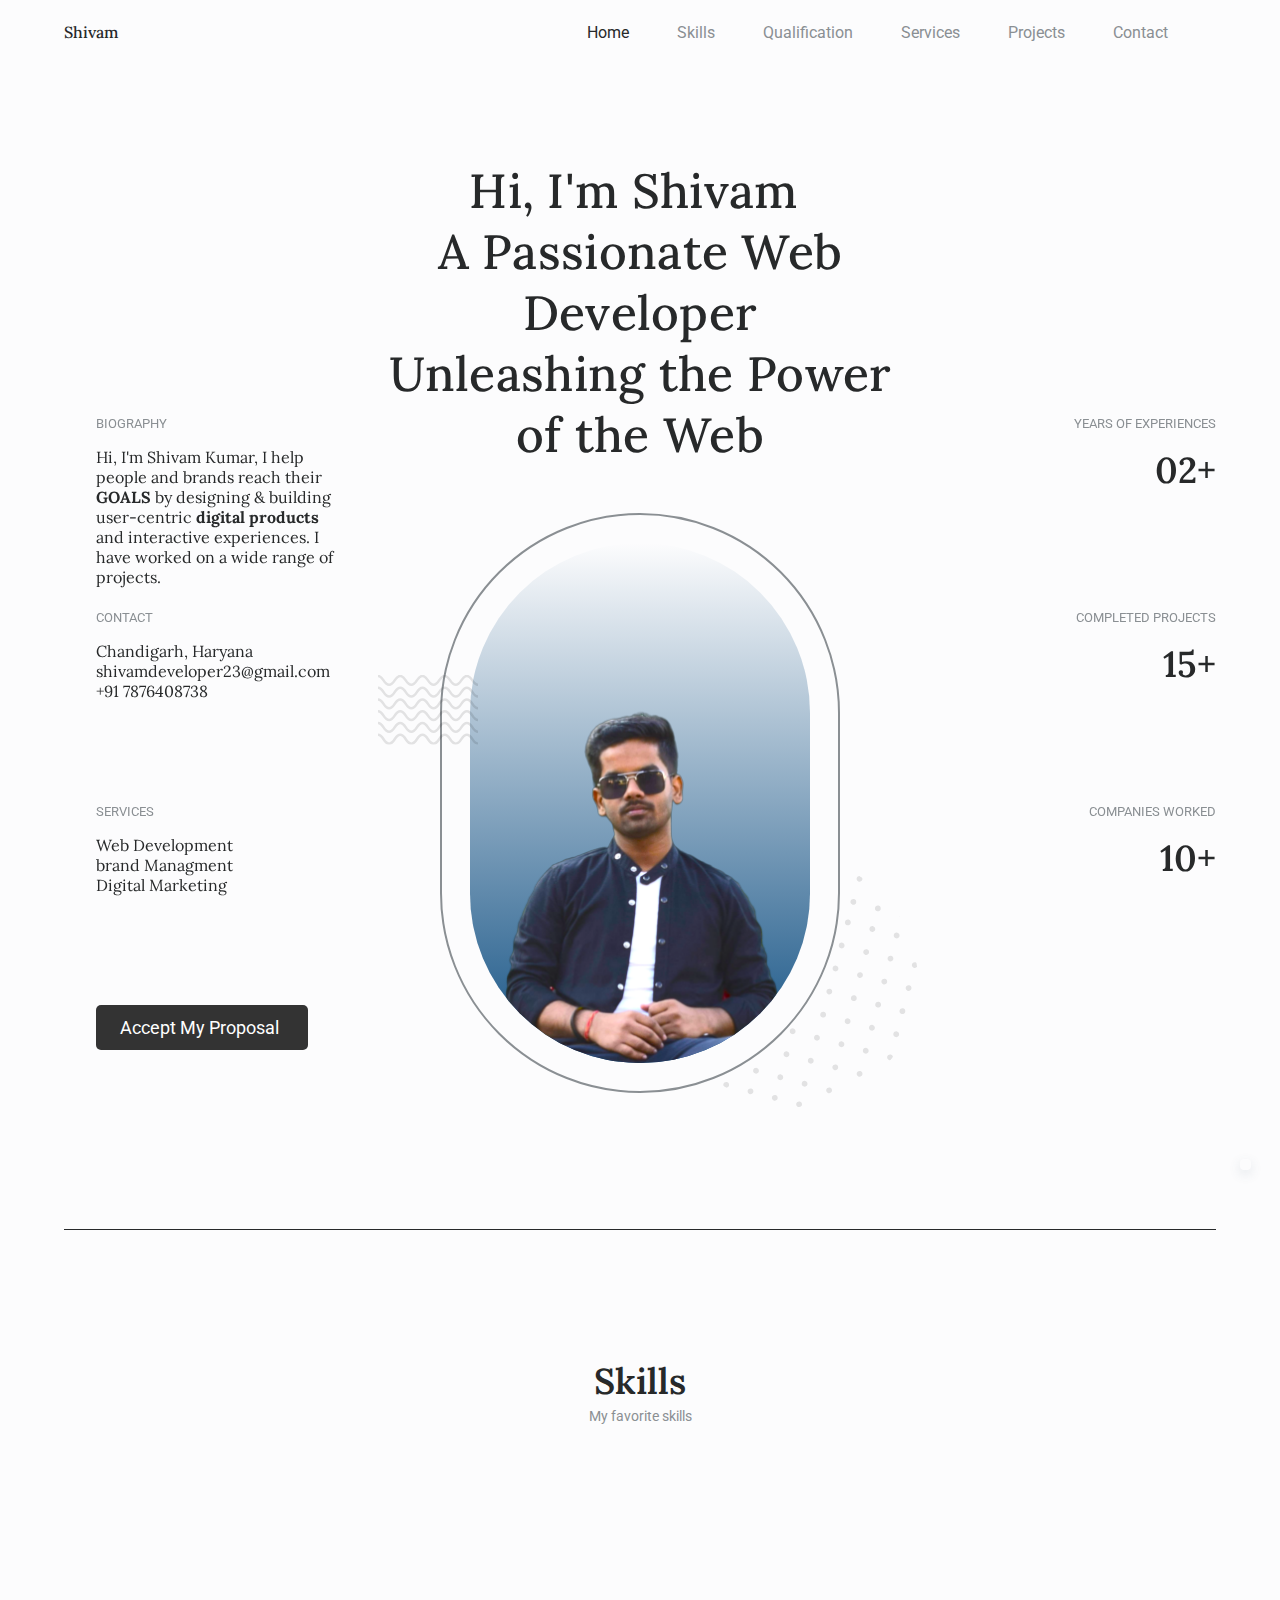
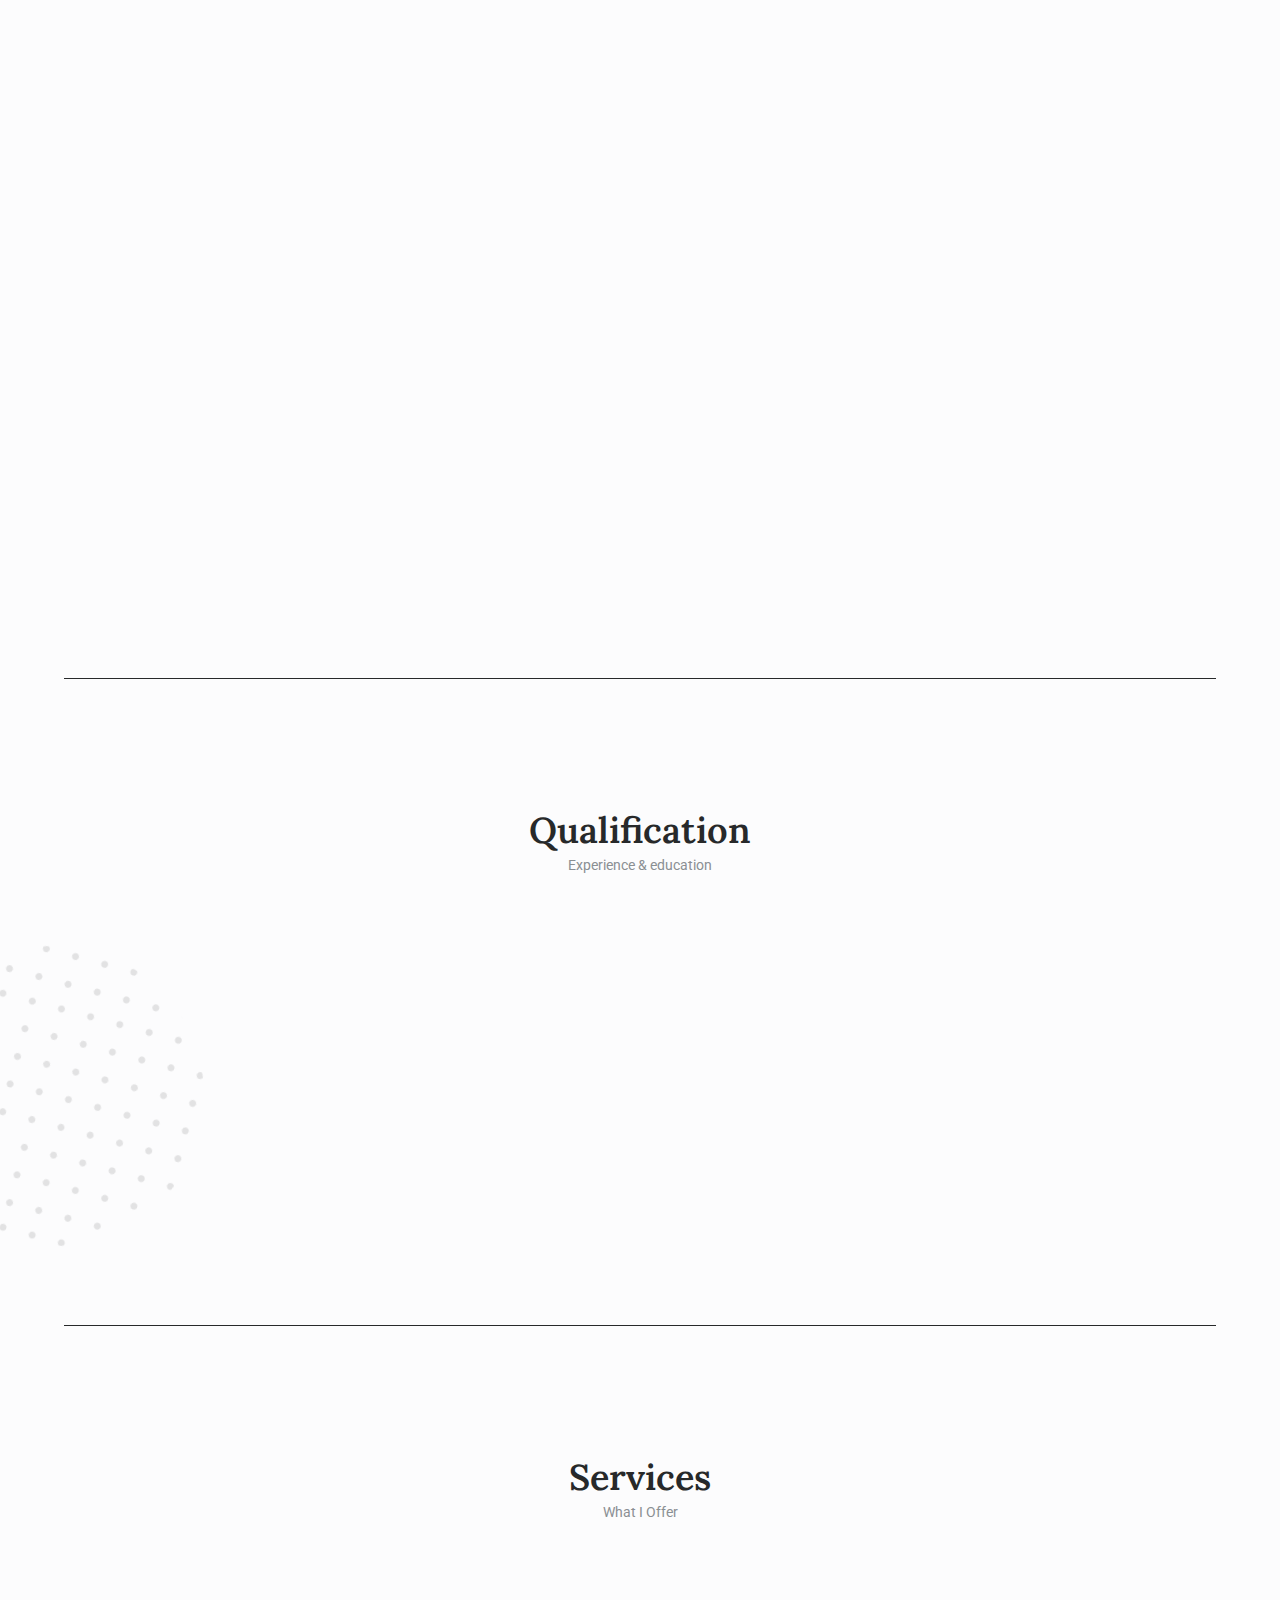
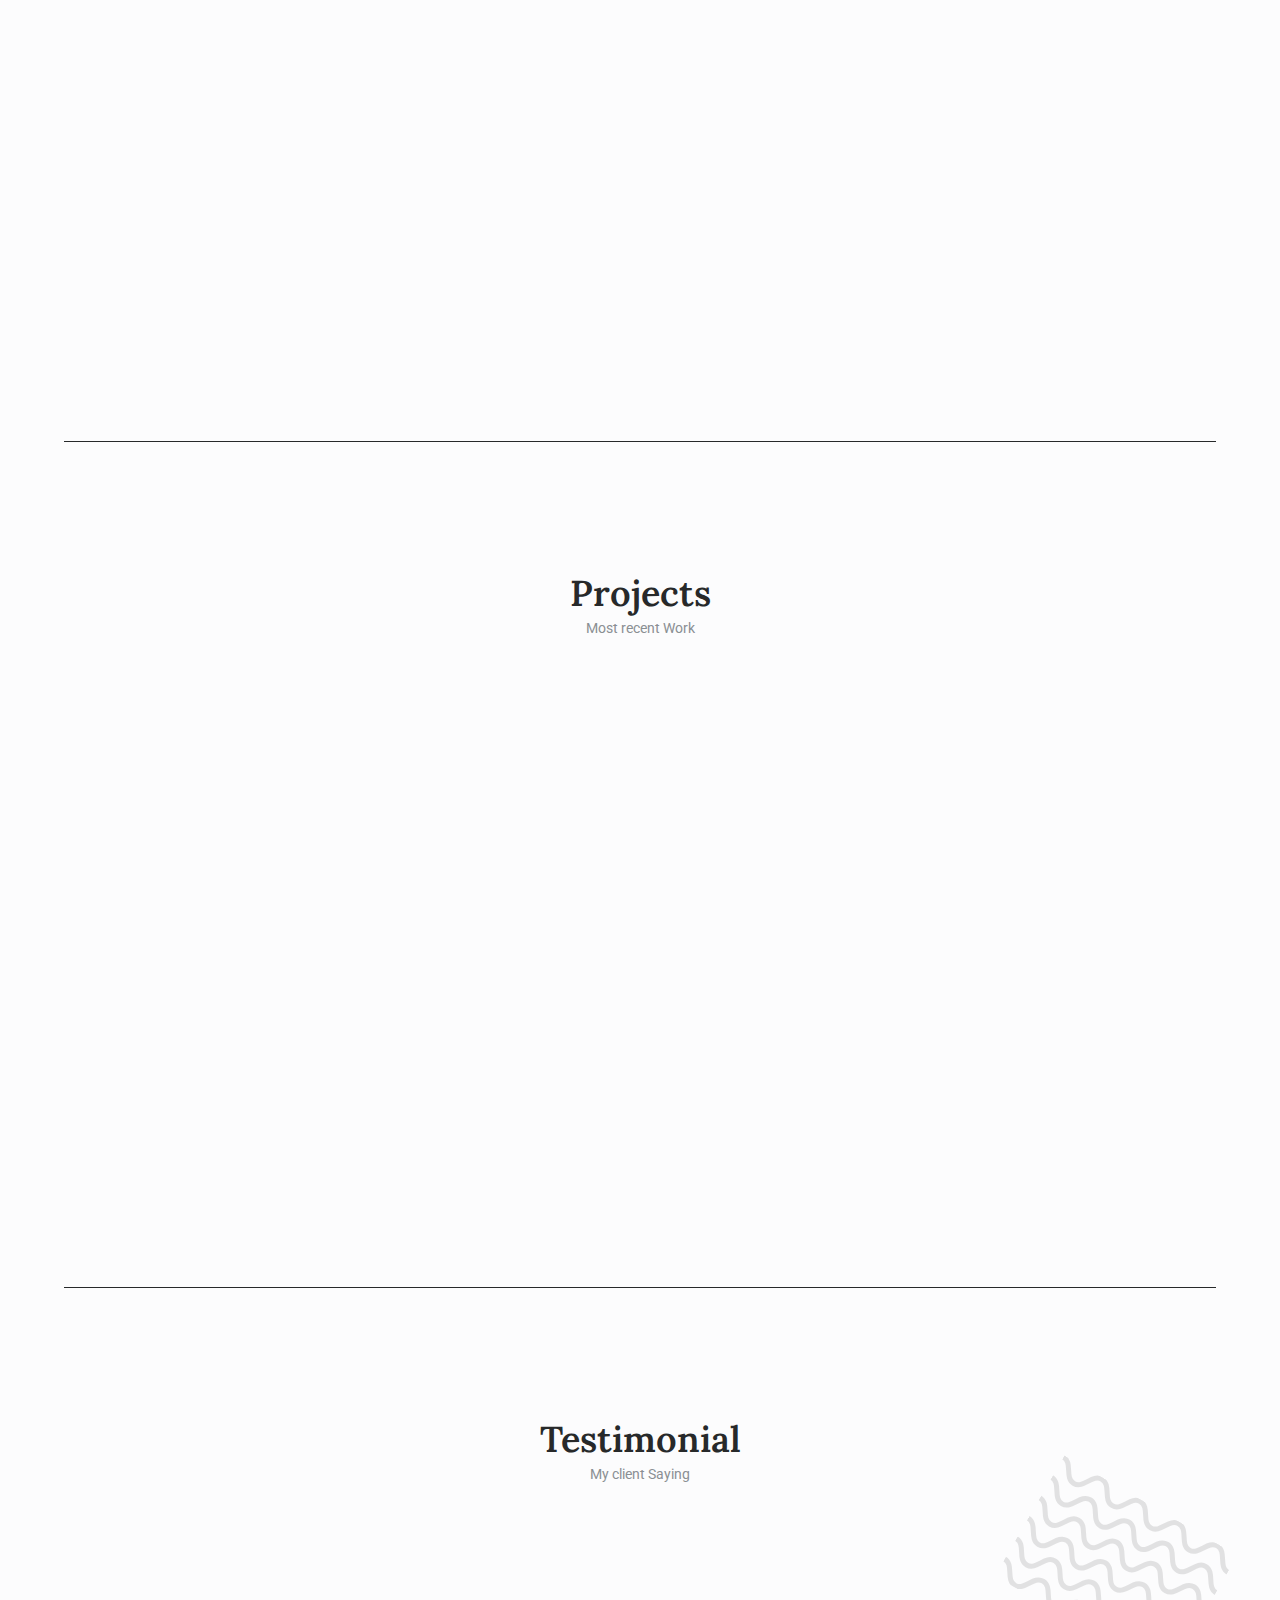
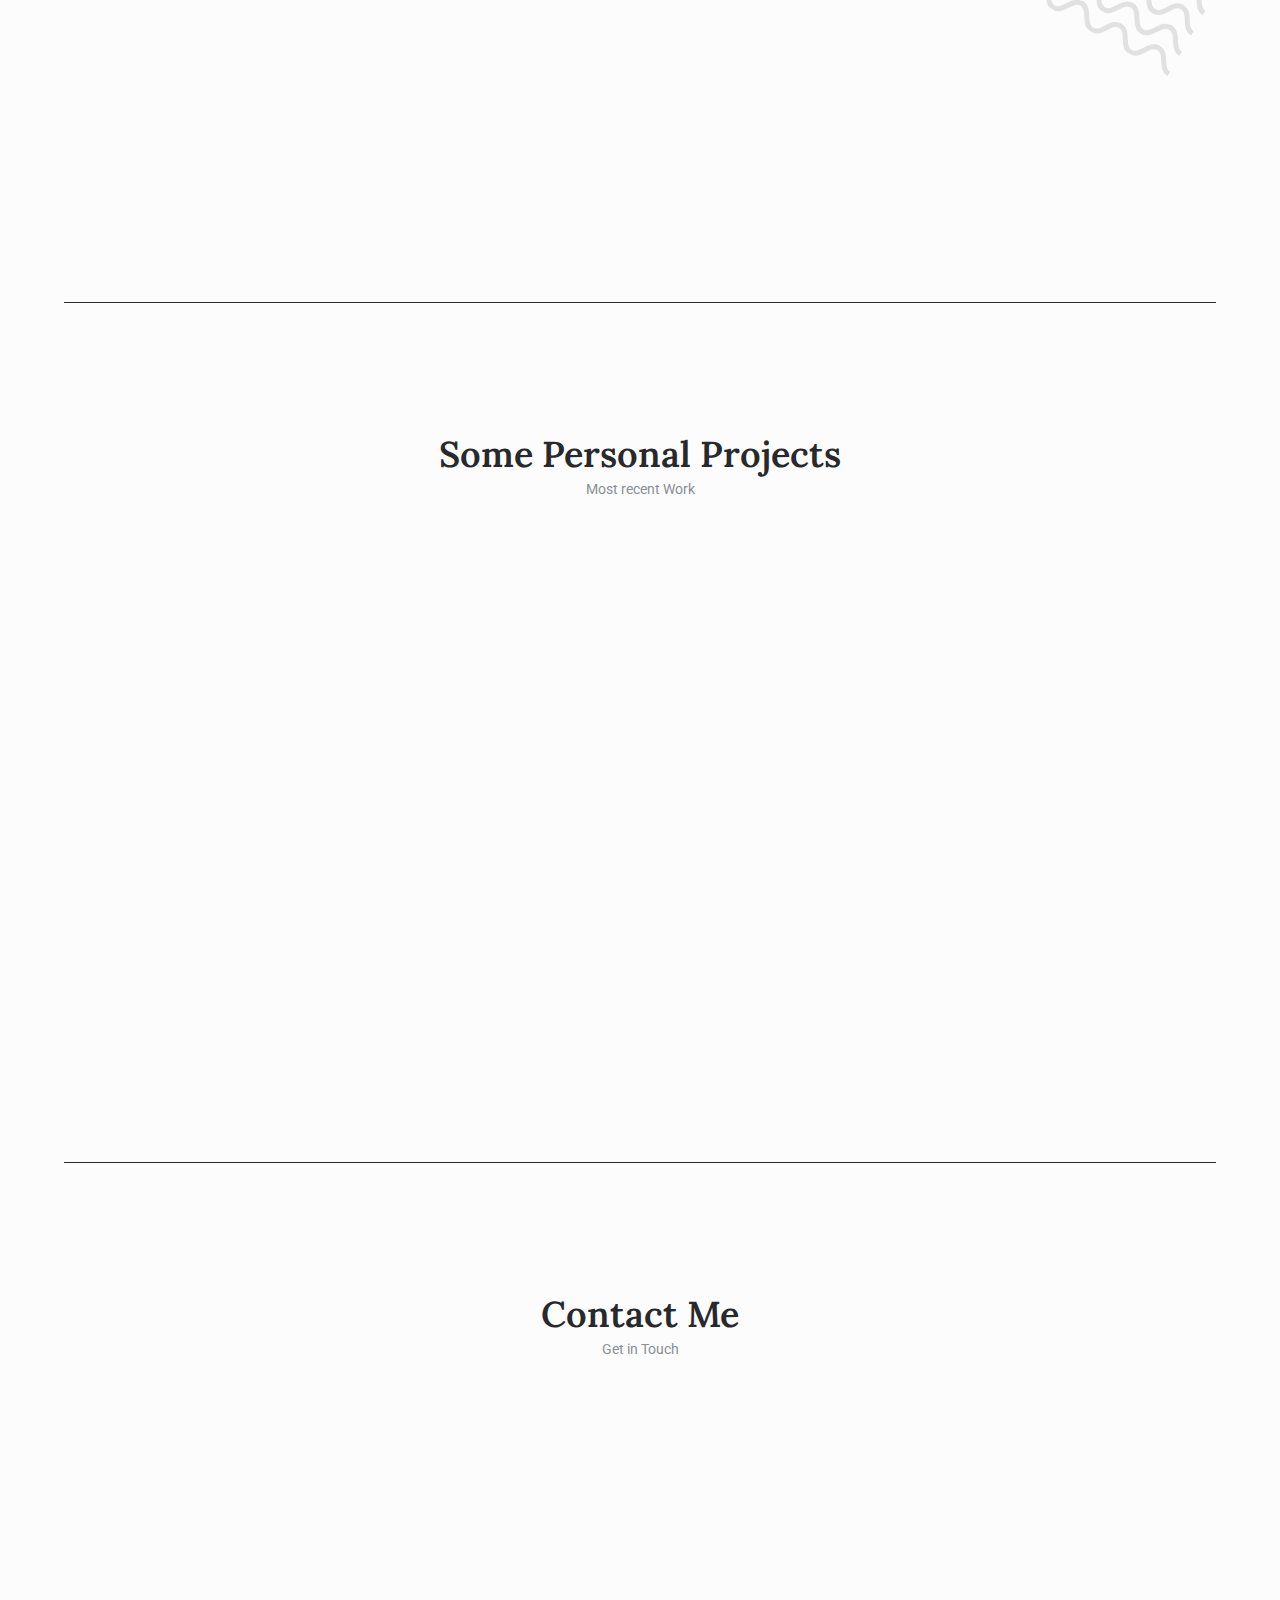
==== index.html @ 69b872f5 "updating code" ====
<!DOCTYPE html>
<html lang="en">

<head>
    <meta name="description"
        content="Shivam Kumar is a passionate web developer, unleashing the power of the web. Explore his skills and projects. Hire him for your next web development project.">
    <meta name="keywords" content="shivam, shivam kumar, shivam developer, shivam kumar web developer, shivam kumar chandigarh, shivam kumar
            india, shivam kumar himachal pradesh, web developer, front-end developer, back-end developer, full-stack developer, web
            development, HTML, CSS, JavaScript, React, Node.js, portfolio, website design, responsive design, shivam kumar coder,
            shivam kumar programmer, shivam kumar software engineer, shivam kumar developer, shivam kumar coding, shivam kumar tech
            enthusiast, shivam kumar problem solver, shivam kumar technology, shivam kumar innovation, shivam kumar project manager,
            shivam kumar software architect, shivam kumar web designer, shivam kumar UI/UX designer, shivam kumar digital marketer,
            shivam kumar online presence, shivam kumar SEO specialist, shivam kumar software developer, shivam kumar computer
            scientist, shivam kumar tech expert, shivam kumar software expert, shivam kumar coding enthusiast, shivam kumar GitHub
            profile, shivam kumar Git repositories,user experience, UI/UX design, software development, programming, coding, website
            optimization, performance optimization, SEO, search engine optimization, digital marketing, online presence, technology,
            coding languages, web frameworks, database management, server-side scripting, client-side scripting, application
            development, mobile development, tech enthusiast, problem-solving, creativity, innovation, project management, team
            collaboration, software engineering, computer science, tech industry, software architecture, version control, GitHub,
            Git, code quality, debugging, testing, software deployment, continuous integration, software engineering, computer
            science, tech industry, software architecture, version control, GitHub, Git, code quality, debugging, testing, software
            deployment, continuous integration, agile methodology, software lifecycle, shivam kumar portfolio, shivam kumar website,
            shivam kumar projects, shivam kumar contact, shivam kumar services, shivam kumar skills, shivam kumar qualification,
            shivam kumar experience, shivam kumar education, shivam kumar testimonial, shivam kumar contact, shivam kumar contact
            me, shivam kumar contact form, shivam kumar contact details, shivam kumar contact information, shivam kumar contact
            email, shivam kumar contact number, shivam kumar contact address, shivam kumar contact social media, shivam kumar
            contact linkedin, shivam kumar contact github, shivam kumar contact instagram, shivam kumar contact whatsapp, shivam
            kumar contact resume, shivam kumar contact proposal, shivam kumar contact project, shivam kumar contact message, shivam
            kumar contact form, shivam kumar contact button, shivam kumar contact submit, shivam kumar contact talk to me, shivam
            kumar contact write me, shivam kumar contact get in touch" />

    <meta name="author" content="Shivam Kumar">
    <meta name="robots" content="index, follow">

    <!-- Open Graph / Facebook -->
    <meta property="og:type" content="website">
    <meta property="og:url" content="https://www.example.com">
    <meta property="og:title" content="Shivam Kumar - Web Developer">
    <meta property="og:description"
        content="Shivam Kumar is a passionate web developer, unleashing the power of the web. Explore his skills and projects.">
    <meta property="og:image" content="https://www.example.com/assets/img/sk.png">

    <!-- Twitter -->
    <meta property="twitter:card" content="summary_large_image">
    <meta property="twitter:url" content="https://www.example.com">
    <meta property="twitter:title" content="Shivam Kumar - Web Developer">
    <meta property="twitter:description"
        content="Shivam Kumar is a passionate web developer, unleashing the power of the web. Explore his skills and projects.">
    <meta property="twitter:image" content="https://www.example.com/assets/img/sk.png">

    <!-- LinkedIn -->
    <meta property="linkedin:title" content="Shivam Kumar - Web Developer">
    <meta property="linkedin:description"
        content="Shivam Kumar is a passionate web developer, unleashing the power of the web. Explore his skills and projects.">
    <meta property="linkedin:image" content="https://www.example.com/assets/img/sk.png">
    <meta property="linkedin:url" content="https://www.example.com">

    <!-- Instagram -->
    <meta property="instagram:title" content="Shivam Kumar - Web Developer">
    <meta property="instagram:description"
        content="Shivam Kumar is a passionate web developer, unleashing the power of the web. Explore his skills and projects.">
    <meta property="instagram:image" content="https://www.example.com/assets/img/sk.png">

    <meta name="viewport" content="width=device-width, initial-scale=1.0">

    <!-- FAVICON -->
    <link rel="shortcut icon" href="assets/img/profile.jpeg" type="image/x-icon">

    <!-- REMIXICONS -->
    <link href="https://cdn.jsdelivr.net/npm/remixicon@2.5.0/fonts/remixicon.css" rel="stylesheet">

    <!-- SWIPER CSS -->
    <link rel="stylesheet" href="assets/css/swiper-bundle.min.css">

    <!-- CSS -->
    <link rel="stylesheet" href="assets/css/styles.css">

    <title>Shivam Kumar - Web Developer</title>
</head>


<body>
    <!--==================== HEADER ====================-->
    <header class="header" id="header">
        <nav class="nav container">
            <a href="#" class="nav__logo">
                Shivam
            </a>
            <div class="nav__menu" id="nav-menu">
                <ul class="nav__list grid">
                    <li class="nav__item">
                        <a href="#home" class="nav__link active-link">
                            <i class="ri-home-5-line"></i>Home
                        </a>
                    </li>

                    <li class="nav__item">
                        <a href="#skills" class="nav__link">
                            <i class="ri-trophy-line"></i>Skills
                        </a>
                    </li>

                    <li class="nav__item">
                        <a href="#qualification" class="nav__link">
                            <i class="ri-book-open-line"></i>Qualification
                        </a>
                    </li>

                    <li class="nav__item">
                        <a href="#services" class="nav__link">
                            <i class="ri-briefcase-line"></i>Services
                        </a>
                    </li>

                    <li class="nav__item">
                        <a href="#projects" class="nav__link">
                            <i class="ri-image-line"></i>Projects
                        </a>
                    </li>

                    <li class="nav__item">
                        <a href="#contact" class="nav__link">
                            <i class="ri-chat-3-line"></i>Contact
                        </a>
                    </li>
                </ul>
                <!--Close button-->
                <div class="nav__close" id="nav-close">
                    <i class="ri-close-line"></i>

                </div>
            </div>
            <div class="nav__buttons">
                <!--Theme change button-->
                <i class="ri-moon-line change-theme" id="theme-button"></i>

                <!--Toggle button-->
                <div class="nav__toggle" id="nav-toggle">
                    <i class="ri-menu-4-line"></i>
                </div>
            </div>
        </nav>
    </header>

    <!--==================== MAIN ====================-->
    <main class="main">
        <!--==================== HOME ====================-->
        <section class="home section" id="home">

            <div class="home__container container grid section__border">
                <div class="home__data grid">
                    <h1 class="home__title">
                        Hi, I'm Shivam <img src="https://media.tenor.com/nebZyl8oN7IAAAAi/wave-hello.gif" height="8%"
                            width="8%" alt=""><br>
                        A Passionate Web Developer<br>
                        Unleashing the Power of the Web<br>
                    </h1>
                    <div class="home__blob grid">
                        <div class="home__perfil">
                            <img src="assets/img/dp.png" alt="Shivam Kumar - Web Developer">
                        </div>
                        <img src="assets/img/shape-wawes.svg" alt="shivam_kumar_Web_developer"
                            class="home__shape-wawes">
                        <img src="assets/img/shape-circle.svg" alt="shivam_kumar_Web_developer"
                            class="home__shape-circle">
                    </div>
                    <ul class="home__social">
                        <a href="https://www.linkedin.com/in/shivamk-/" target="_blank" class="home__social-link">
                            <i class="ri-linkedin-box-line"></i>
                        </a>
                        <a href="https://github.com/shivamk23" target="_blank" class="home__social-link">
                            <i class="ri-github-fill"></i>
                        </a>
                        <a href="https://www.instagram.com/_shivang.sharma_/" target="_blank" class="home__social-link">
                            <i class="ri-instagram-fill"></i>
                        </a>
                    </ul>

                </div>
                <!--==================== HOME info 1====================-->

                <div class="home__info">
                    <div>
                        <h3 class="home__info-title">
                            BIOGRAPHY
                        </h3>
                        <p class="home__info-description">
                            Hi, I'm Shivam Kumar, I help people and brands reach their <b>GOALS</b> by designing &
                            building user-centric <b>digital products</b> and interactive experiences. I have worked on
                            a wide range of projects.

                        </p>
                    </div>

                    <div>
                        <h3 class="home__info-title">
                            CONTACT
                        </h3>
                        <p class="home__info-description">

                            Chandigarh, Haryana<br>
                            shivamdeveloper23@gmail.com<br>
                            +91 7876408738<br>

                        </p>
                    </div>

                    <div>
                        <h3 class="home__info-title">
                            SERVICES
                        </h3>
                        <p class="home__info-description">
                            Web Development<br>
                            brand Managment<br>
                            Digital Marketing<br>
                        </p>
                    </div>
                    <div class="contact__data contact__resume poposal_btn">
                        <a href="Project Proposal ( Shivam ).pdf" target="_blank"
                            class="contact__button contact__button--resume">
                            Accept My Proposal <i class="ri-download-line"></i>
                        </a>
                    </div>
                </div>
                <!--==================== HOME info 2====================-->
                <div class="home__info">
                    <div>
                        <h3 class="home__info-title">
                            YEARS OF EXPERIENCES
                        </h3>
                        <p class="home__info-number">02+</p>
                    </div>



                    <div>
                        <h3 class="home__info-title">
                            COMPLETED PROJECTS
                        </h3>
                        <p class="home__info-number">15+</p>
                    </div>



                    <div>
                        <h3 class="home__info-title">
                            COMPANIES WORKED
                        </h3>
                        <p class="home__info-number">10+</p>

                    </div>
                </div>
        </section>

        <!--==================== SKILLS ====================-->
        <section class="skills section" id="skills">
            <h2 class="section__title">Skills</h2>
            <span class="section__subtitle">My favorite skills</span>
            <div class="skills__container container grid section__border">
                <!--==================== SKILLS 1====================-->
                <div class="skills__content">
                    <h3 class="skills__title">
                        <i class="ri-braces-line"></i>Web Developement
                    </h3>
                    <div class="skills__section">
                        <h1 class="skills__section-title section__subtitle ">Front-end</h1>
                        <!-- Add a class to the h1 tag -->
                        <div class="skills__info">

                            <div class="skills__data">
                                <div class="skills__blob">
                                    <a href="https://html.com/document/"><img src="assets/img/html-1.svg"
                                            alt="skills image"></img></a>
                                </div>
                                <h3 class="skills__name">HTML</h3>
                                <span class="skills__subtitle">Intermediate</span>

                            </div>


                            <div class="skills__data">
                                <div class="skills__blob">
                                    <a href="https://developer.mozilla.org/en-US/docs/Web/CSS"><img
                                            src="assets/img/css-3.svg" alt="skills image"></img></a>
                                </div>
                                <h3 class="skills__name">CSS </h3>
                                <span class="skills__subtitle">Advanced</span>

                            </div>

                            <div class="skills__data">
                                <div class="skills__blob">
                                    <a herf="https://developer.mozilla.org/en-US/docs/Web/JavaScript"> <img
                                            src="assets/img/logo-javascript.svg" alt="skills image"></img></a>
                                </div>
                                <h3 class="skills__name">Javascript </h3>
                                <span class="skills__subtitle">Intermediate</span>

                            </div>

                            <div class="skills__data">
                                <div class="skills__blob">
                                    <a href="https://legacy.reactjs.org/docs/getting-started.html"><img
                                            src="assets/img/react-2.svg" alt="skills image"></img></a>
                                </div>
                                <h3 class="skills__name">React </h3>
                                <span class="skills__subtitle">Basic</span>

                            </div>


                            <div class="skills__data">
                                <div class="skills__blob">
                                    <a href="https://nextjs.org/docs"><img src="assets/img/next-js.svg"
                                            alt="skills image"></img></a>
                                </div>
                                <h3 class="skills__name">Next js</h3>
                                <span class="skills__subtitle">Intermediate</span>

                            </div>
                        </div>
                    </div>

                    <div class="skills__section">
                        <h1 class="skills__section-title section__subtitle">Back-end</h1>
                        <!-- Add a class to the h1 tag -->
                        <div class="skills__info">

                            <div class="skills__data">
                                <div class="skills__blob">
                                    <a
                                        href="https://developer.mozilla.org/en-US/docs/Learn/Server-side/Express_Nodejs/Introduction"><img
                                            src="assets/img/express.svg" alt="skills image"></img></a>
                                </div>
                                <h3 class="skills__name">Express js</h3>
                                <span class="skills__subtitle">Intermediate</span>

                            </div>
                            <div class="skills__data">
                                <div class="skills__blob">
                                    <a href="https://nodejs.org/en/learn/getting-started/introduction-to-nodejs"><img
                                            src="assets/img/nodejs.svg" alt="skills image"></img></a>
                                </div>
                                <h3 class="skills__name">Node js</h3>
                                <span class="skills__subtitle">Intermediate</span>

                            </div>



                        </div>
                    </div>

                </div>
                <!--==================== SKILLS 2====================-->
                <div class="skills__content">
                    <h3 class="skills__title">
                        <i class="ri-pantone-line"></i>Programming Languages
                    </h3>
                    <div class="skills__section">
                        <h1 class="skills__section-title section__subtitle ">Database And other skills</h1>
                        <!-- Add a class to the h1 tag -->
                        <div class="skills__info">

                            <div class="skills__data">
                                <div class="skills__blob">
                                    <a href="https://www.mongodb.com/basics"><img src="assets/img/mongodb.svg"
                                            alt="skills image"></img></a>
                                </div>
                                <h3 class="skills__name">Mongodb</h3>
                                <span class="skills__subtitle">Intermediate</span>

                            </div>
                            <div class="skills__data">
                                <div class="skills__blob">
                                    <a href="https://git-scm.com/docs/user-manual"><img src="assets/img/git-icon.svg"
                                            alt="skills image"></img></a>
                                </div>
                                <h3 class="skills__name">Git</h3>
                                <span class="skills__subtitle">Intermediate</span>

                            </div>
                        </div>
                    </div>


                    <div class="skills__section">
                        <h1 class="skills__section-title section__subtitle ">Coding Languages</h1>
                        <!-- Add a class to the h1 tag -->
                        <div class="skills__info">
                            <div class="skills__data">
                                <div class="skills__blob">
                                    <img src="assets/img/java-vertical.svg" alt="skills image"></img>
                                </div>
                                <h3 class="skills__name">Java</h3>
                                <span class="skills__subtitle">Intermediate</span>

                            </div>
                            <div class="skills__data">
                                <div class="skills__blob">
                                    <img src="assets/img/python-icon.svg" alt="skills image"></img>
                                </div>
                                <h3 class="skills__name">Python</h3>
                                <span class="skills__subtitle">Basic</span>

                            </div>

                            <div class="skills__data">
                                <div class="skills__blob">
                                    <img src="assets/img/c-logo-svgrepo-com.svg" alt="skills image"></img>
                                </div>
                                <h3 class="skills__name">C++</h3>
                                <span class="skills__subtitle">Basic</span>

                            </div>
                        </div>
                    </div>



                </div>
            </div>

            </div>
        </section>

        <!--==================== QUALIFICATION ====================-->
        <section class="qualification section" id="qualification">
            <h2 class="section__title">Qualification</h2>
            <span class="section__subtitle">Experience & education</span>
            <div class="qualification__container container grid section__border">
                <!--==================== QUALIFICATION 1 ====================-->
                <div class="qualification__content">
                    <h3 class="qualification__title">
                        <i class="ri-pencil-ruler-2-line"></i> Education
                    </h3>
                    <div class="qualification__info">
                        <!-- <div>
                            <h3 class="qualification__name">
                                12th Class
                            </h3>
                            <span class="qualification__country">JPS(CBSE)</span>
                            <span class="qualification__year">2019 - 2020</span>

                        </div> -->

                        <div>
                            <h3 class="qualification__name">
                                Full-stack Developer ( Reclame Hub ) </h3>
                            <span class="qualification__country">Noida, Uttar Pradesh</span>
                            <span class="qualification__year">Jan, 2024...</span>

                        </div>

                        <div>
                            <h3 class="qualification__name">
                                Web Developer ( Freelance )
                            </h3>
                            <span class="qualification__country">Remote</span>
                            <span class="qualification__year">2022...</span>

                        </div>
                    </div>
                </div>



                <!--==================== QUALIFICATION 1 ====================-->
                <div class="qualification__content">
                    <h3 class="qualification__title">
                        <i class="ri-pencil-ruler-2-line"></i> Experience
                    </h3>
                    <div class="qualification__info">
                        <!-- <div>
                            <h3 class="qualification__name">
                                12th Class
                            </h3>
                            <span class="qualification__country">JPS(CBSE)</span>
                            <span class="qualification__year">2019 - 2020</span>

                        </div> -->

                        <div>
                            <h3 class="qualification__name">
                                Pursuing BTech(Computer Science)
                            </h3>
                            <span class="qualification__country">Chandigarh - Chitkara University</span>
                            <span class="qualification__year">2021 - 2025</span>

                        </div>

                        <div>
                            <h3 class="qualification__name">
                                Java Programming Language
                            </h3>
                            <span class="qualification__country">Institute - Apna College</span>
                            <span class="qualification__year">2022 - 2023</span>

                        </div>
                    </div>
                </div>
                <!-- <div class="qualification__content">
                <h3 class="qualification__title">
                    <i class="ri-building-line"> Internship</i> 
                </h3>

                <div class="qualification__info">
                    <div>
                        <h3 class="qualification__name">
                            Web Developer
                        </h3>
                        <span class="qualification__country">2023...</span>
                        <span class="qualification__year"></span>
    
                    </div>
                </div>
            </div> -->
            </div>
            <img src="assets/img/shape-circle.svg" alt="qualification img" class="qualification__img">
        </section>

        <!--==================== SERVICES ====================-->
        <section class="services section" id="services">
            <h2 class="section__title">Services</h2>
            <span class="section__subtitle">What I Offer</span>
            <div class="services__container container grid section__border">
                <div class="services__card">
                    <i class="ri-code-line"></i>
                    <h2 class="services__title">Web Developement
                    </h2>
                    <p class="services__Description">I create stunning, functional websites using the latest
                        technologies, ensuring optimal performance and user experience.</p>
                    <div class="services__border"></div>
                </div>

                <div class="services__card">
                    <i class="ri-layout-4-line"></i>
                    <h2 class="services__title">Brand <br> Managment
                    </h2>
                    <p class="services__Description">I help businesses establish a compelling brand identity through
                        logo design, brand guidelines, and effective brand strategies.

                    </p>
                    <div class="services__border"></div>
                </div>

                <div class="services__card">
                    <i class="ri-quill-pen-line"></i>
                    <h2 class="services__title">Digital <br>Marketing
                    </h2>
                    <p class="services__Description">I drive online growth through customized social media campaigns,
                        search engine optimization, engaging content, and data-driven insights.</p>
                    <div class="services__border"></div>
                </div>
            </div>
        </section>

        <!--==================== PROJECTS ====================-->
        <section class="projects section" id="projects">
            <h2 class="section__title">Projects</h2>
            <span class="section__subtitle">Most recent Work</span>

            <div class="container section__border">
                <div class="projects__container swiper">
                    <div class="swiper-wrapper">
                        <!--==================== PROJECTS 1====================-->
                        <div class="projects__content swiper-slide">
                            <img src="assets/img/ample.png" alt="project image" class="projects__img">
                            <div>
                                <span class="projects__subtitle">web</span>
                                <h1 class="projects__title">AMPLEIS SERVICES</h1>

                                <a href="https://ampleis.com/index.html" class="projects__button" target="_blank">
                                    view demo <i class="ri-arrow-right-line"></i>
                                </a>
                            </div>
                        </div>

                        <!--==================== PROJECTS 2====================-->
                        <div class="projects__content swiper-slide">
                            <img src="assets/img/ops.ong.png" alt="project image" class="projects__img">
                            <div>
                                <span class="projects__subtitle">web</span>
                                <h1 class="projects__title">OPS UPS </h1>

                                <a href="https://www.opsups.com/" class="projects__button" target="_blank">
                                    view demo <i class="ri-arrow-right-line"></i>
                                </a>
                            </div>
                        </div>
                        <!-- ==================== PROJECTS 3====================-->
                        <div class="projects__content swiper-slide">
                            <img src="assets/img/rizrs.png" alt="project image" class="projects__img">
                            <div>
                                <span class="projects__subtitle">web</span>
                                <h1 class="projects__title">RIZRS</h1>

                                <a href="https://rizrs.com/" class="projects__button" target="_blank">
                                    view demo <i class="ri-arrow-right-line"></i>
                                </a>
                            </div>
                        </div>

                        <!--==================== PROJECTS ====================-->
                        <div class="projects__content swiper-slide">
                            <img src="assets/img/riken.png" alt="project image" class="projects__img">
                            <div>
                                <span class="projects__subtitle">web</span>
                                <h1 class="projects__title">RIKENCARE LIFESCIENCES</h1>

                                <a href="https://www.rikencare.com/" class="projects__button" target="_blank">
                                    view demo <i class="ri-arrow-right-line"></i>
                                </a>
                            </div>
                        </div>

                    </div>
                    <!-- swiper aarows -->
                    <div class="swiper-button-next">
                        <i class="ri-arrow-right-s-line"></i>
                    </div>
                    <div class="swiper-button-prev">
                        <i class="ri-arrow-left-s-line"></i>
                    </div>
                    <!-- swiper pagination -->
                    <div class="swiper-pagination"></div>
                </div>
        </section>

        <!--==================== TESTIMONIAL ====================-->
        <section class="testimonial section">
            <h2 class="section__title">Testimonial</h2>
            <span class="section__subtitle">My client Saying</span>

            <div class="container section__border">
                <div class="testimonial__container swiper">
                    <div class="swiper-wrapper">
                        <!--==================== TESTIMONIAL 1====================-->
                        <div class="testimonial__content swiper-slide">
                            <p class="testimonial__description">"Shivam Kumar transformed our outdated website into a
                                modern platform, resulting in increased traffic and leads. Highly recommended!"


                            </p>
                            <div>
                                <h3 class="testimonial__name">Mr. Shahid Ali </h3>
                                <span class="testimonial__subtitle">client</span>
                            </div>
                        </div>
                        <!--==================== TESTIMONIAL 2====================-->
                        <div class="testimonial__content swiper-slide">
                            <p class="testimonial__description">"Thanks to shivam kumar expertise, our website now truly
                                represents our brand and has boosted our online presence."
                            </p>
                            <div>
                                <h3 class="testimonial__name">Mr. Ravinder Chadha </h3>
                                <span class="testimonial__subtitle">client</span>
                            </div>
                        </div>
                        <!--==================== TESTIMONIAL 3====================-->
                        <div class="testimonial__content swiper-slide">
                            <p class="testimonial__description">" Shivam kumar went above and beyond to create a
                                stunning and flawless website. Highly recommended for web development!"
                            </p>
                            <div>
                                <h3 class="testimonial__name"> Mr. Shivam kumar </h3>
                                <span class="testimonial__subtitle">client</span>
                            </div>
                        </div>
                        <!--==================== TESTIMONIAL 3====================-->
                        <div class="testimonial__content swiper-slide">
                            <p class="testimonial__description">"I'm thrilled with the website Shivam kumar created. It
                                perfectly captures my brand and has driven significant business growth."
                            </p>
                            <div>
                                <h3 class="testimonial__name">Mr. Ritesh Thakur </h3>
                                <span class="testimonial__subtitle">client</span>
                            </div>
                        </div>
                    </div>

                    <!-- swiper arrows -->
                    <div class="swiper-button-next">
                        <i class="ri-arrow-right-s-line"></i>
                    </div>
                    <div class="swiper-button-prev">
                        <i class="ri-arrow-left-s-line"></i>
                    </div>
                </div>
            </div>

            <img src="assets/img/shape-wawes.svg" alt="testimonial img" class="testimonial__img">
        </section>

        <!--==================== PROJECTS ====================-->
        <section class="projects section" id="projects">
            <h2 class="section__title">Some Personal Projects</h2>
            <span class="section__subtitle">Most recent Work</span>

            <div class="container section__border">
                <div class="projects__container swiper">
                    <div class="swiper-wrapper">
                        <!--==================== PROJECTS 1====================-->
                        <div class="projects__content swiper-slide">
                            <img src="assets/img/object.webp" alt="project image" class="projects__img">
                            <div>
                                <span class="projects__subtitle">Object Detection Program

                                </span>
                                <h1 class="projects__title">Machine Learning</h1>

                                <a href="object.html" class="projects__button" target="_blank">
                                    read more <i class="ri-arrow-right-line"></i>
                                </a>
                            </div>
                        </div>

                        <!--==================== PROJECTS 2====================-->
                        <div class="projects__content swiper-slide">
                            <img src="assets/img/jarvis.png" alt="project image" class="projects__img">
                            <div>
                                <span class="projects__subtitle">Jarvis - Your AI-Powered Personal Assistant </span>
                                <h1 class="projects__title">AI ML Program </h1>

                                <a href="jarvis.html" class="projects__button" target="_blank">
                                    read more <i class="ri-arrow-right-line"></i>
                                </a>
                            </div>
                        </div>



                        <!--==================== PROJECTS 3 ====================-->
                        <div class="projects__content swiper-slide">
                            <img src="assets/img/gamify.png" alt="project image" class="projects__img">
                            <div>
                                <span class="projects__subtitle">A Multi-functional Gaming Website </span>
                                <h1 class="projects__title">Website </h1>

                                <a href="gamify.html" class="projects__button" target="_blank">
                                    read more <i class="ri-arrow-right-line"></i>
                                </a>
                            </div>
                        </div>


                    </div>
                    <!-- swiper aarows -->
                    <div class="swiper-button-next">
                        <i class="ri-arrow-right-s-line"></i>
                    </div>
                    <div class="swiper-button-prev">
                        <i class="ri-arrow-left-s-line"></i>
                    </div>
                    <!-- swiper pagination -->
                    <div class="swiper-pagination"></div>
                </div>
        </section>

        <!--==================== CONTACT ====================-->
        <section class="contact section" id="contact">
            <h2 class="section__title">Contact Me</h2>
            <span class="section__subtitle">Get in Touch</span>

            <div class="contact__container container grid section__border">

                <div class="contact__content">
                    <h3 class="contact__title">
                        <i class="ri-chat-3-line">Talk to me</i>
                    </h3>

                    <div class="contact__info">
                        <div class="contact__data">
                            <span class="contact__data-title">Email</span>
                            <span class="contact__data-info">shivamdeveloper23@gmail.com</span>
                        </div>

                        <div class="contact__data">
                            <span class="contact__data-title">Whatsapp</span>
                            <span class="contact__data-info">+91 7876408738</span>
                            <a href="https://api.Whatsapp.com/send?phone=917876408738&text=Hello" target="_blank"
                                class="contact__button">
                                Write me <i class="ri-arrow-right-line"></i>
                            </a>
                        </div>

                        <div class="contact__data">
                            <span class="contact__data-title">LinkedIn</span>
                            <span class="contact__data-info">Shivam Kumar</span>
                            <a href="https://www.linkedin.com/in/shivamk-/" target="_blank" class="contact__button">
                                Write me <i class="ri-arrow-right-line"></i>
                            </a>
                        </div>
                        <div class="contact__data contact__resume">
                            <a href="Shivam kumar CV Resume.pdf" target="_blank"
                                class="contact__button contact__button--resume">
                                Download Resume <i class="ri-download-line"></i>
                            </a>
                        </div>

                    </div>
                </div>

                <div class="contact__content">
                    <h3 class="contact__title">
                        <i class="ri-send-plane-line"></i>Write me your project
                    </h3>

                    <form action="" class="contact__form" id="contact-form">
                        <div class="contact__form-div">
                            <label for="" class="contact__form-tag">Name</label>
                            <input type="text" name="user_name" required placeholder="Write Your Name"
                                class="contact__form-input" id="contact-name">
                        </div>

                        <div class="contact__form-div">
                            <label for="" class="contact__form-tag">Email</label>
                            <input type="email" name="user_email" required placeholder="Write Your Email"
                                class="contact__form-input" id="contact-email">
                        </div>

                        <div class="contact__form-div contact__form-area">
                            <label class="contact__form-tag">Project</label>
                            <textarea name="user_project" placeholder="Write Your Project" id="contact-project"
                                class="contact__form-input"></textarea>
                        </div>

                        <p class="contact__message" id="contact-message">Message</p>


                        <button type="submit" class="contact__button">
                            Submit <i class="ri-arrow-right-up-line"></i>
                        </button>
                    </form>

                </div>

            </div>

        </section>
    </main>

    <!--==================== FOOTER ====================-->
    <footer class="footer">
        <div class="footer__container container">
            <h1 class="footer__title">Shivam</h1>
            <p>Full-stack Developer</p>
            <ul class="footer__list">
                <li>
                    <a href="#home" class="footer__link">Home</a>
                </li>

                <li>
                    <a href="#skills" class="footer__link">Skills</a>
                </li>

                <li>
                    <a href="#projects" class="footer__link">Projects</a>
                </li>
            </ul>

            <ul class="footer__social">
                <a href="https://www.linkedin.com/in/shivamk-/" target="blank" class="footer__social-link">
                    <i class="ri-linkedin-box-line"></i>
                </a>

                <a href="https://github.com/shivamk23" target="blank" class="footer__social-link">
                    <i class="ri-github-line"></i>
                </a>

                <a href="https://www.instagram.com/_shivang.sharma_/" target="blank" class="footer__social-link">
                    <i class="ri-instagram-line"></i>
                </a>

            </ul>

            <span class="footer__copy">
                &#169; copyright <b>Shivam Kumar</b>. All rights reserved.
            </span>
        </div>
    </footer>


    <!--========== SCROLL UP ==========-->

    <a href="" class="scrollup" id="scroll-up">
        <i class="ri-arrow-up-line"></i>
    </a>
    <!--=============== SCROLLREVEAL ===============-->
    <script src="assets/js/scrollreveal.min.js"></script>

    <!--=============== SWIPER JS ===============-->
    <script src="assets/js/swiper-bundle.min.js"></script>

    <!--=============== EMAIL JS ===============-->

    <script type="text/javascript" src="https://cdn.jsdelivr.net/npm/@emailjs/browser@3/dist/email.min.js"></script>

    <!--=============== MAIN JS ===============-->
    <script src="assets/js/main.js"></script>
</body>

</html>
---- assets/css/styles.css ----
/*=============== GOOGLE FONTS ===============*/
@import url("https://fonts.googleapis.com/css2?family=Lora:wght@400;500;600&family=Roboto:wght@400;500&display=swap");

/*=============== VARIABLES CSS ===============*/
:root {
  --header-height: 3.5rem;

  /*========== Colors ==========*/
  /*Color mode HSL(hue, saturation, lightness)*/
  --first-color: hsl(207, 65%, 65%);
  --title-color: hsl(207, 4%, 16%);
  --text-color: hsl(207, 4%, 28%);
  --text-color-light: hsl(207, 4%, 56%);
  --body-color: hsl(207, 4%, 99%);
  --container-color: hsl(207, 4%, 95%);

  /* Change the first number */
  /* Blue: 207 - Purple: 250 - Pink: 356 - Teal: 174 */
  --gradient-color: linear-gradient(180deg,
                      hsla(207, 92%, 15%, 0),
                      rgb(20, 82, 132));

  /*========== Font and typography ==========*/
  /*.5rem = 8px | 1rem = 16px ...*/
  --body-font: 'Roboto', sans-serif;
  --title-font: 'Lora', serif;
  --biggest-font-size: 1.5rem;
  --h1-font-size: 1.5rem;
  --h2-font-size: 1.25rem;
  --h3-font-size: 1rem;
  --normal-font-size: .938rem;
  --small-font-size: .813rem;
  --smaller-font-size: .75rem;
  --tiny-font-size: .625rem;

  /*========== Font weight ==========*/
  --font-medium: 500;
  --font-semi-bold: 600;

  /*========== z index ==========*/
  --z-normal: 1;
  --z-tooltip: 10;
  --z-fixed: 100;
}

/* Responsive typography */
@media screen and (min-width: 1024px) {
  :root {
    --biggest-font-size: 3rem;
    --h1-font-size: 2.25rem;
    --h2-font-size: 1.5rem;
    --h3-font-size: 1.25rem;
    --normal-font-size: 1rem;
    --small-font-size: .875rem;
    --smaller-font-size: .813rem;
    --tiny-font-size: .688rem;
  }
}

/*=============== BASE ===============*/
* {
  box-sizing: border-box;
  padding: 0;
  margin: 0;
}

html {
  scroll-behavior: smooth;
}

body {
  font-family: var(--body-font);
  font-size: var(--normal-font-size);
  background-color: var(--body-color);
  color: var(--text-color);
  transition: background .4s; /* for dark mode animation */
}

h1, h2, h3 {
  color: var(--title-color);
  font-family: var(--title-font);
  font-weight: var(--font-medium);
}

ul {
  list-style: none;
}

a {
  text-decoration: none;
}

img {
  max-width: 100%;
  height: auto;
}

/*=============== THEME ===============*/

.nav__buttons{
  display: flex;
  align-items: center;
  column-gap: 1.5rem;
}
.change-theme{
  font-size: 1.25rem;
  color: var(--title-color);
  cursor: pointer;
  transition: color .3s;
}
/*========== Variables Dark theme ==========*/
body.dark-theme {
  --title-color: hsl(207, 4%, 95%);
  --text-color: hsl(207, 4%, 65%);
  --body-color: hsl(207, 4%, 10%);
  --container-color: hsl(207, 4%, 12%);
}

/*========== 
    Color changes in some parts of 
    the website, in light theme
=======]===*/
.dark-theme .nav,
.dark-theme .nav__menu,
.dark-theme .scrollup{
  background-color: var(--container-color);
  box-shadow: 0 4px 20px hsl(207,24%,8%,.4);
}
.dark-theme .home__shape-wawes,
.dark-theme .home__shape-circle,
.dark-theme .qualification__img,
.dark-theme .testimonial__img{
  filter:invert(1);
}
.dark-theme .home__social-link{
  color:var(--title-color);
}
.dark-theme .section__border{
  border-bottom: :1px solid hsl(207, 4%, 32%);
}
.dark-theme::-webkit-scrollbar{
  background-color: hsl(207, 4%, 15%);
}
.dark-theme::-webkit-scrollbar-thumb{
  background-color: hsl(207, 4%, 25%);
}
.dark-theme::-webkit-scrollbar-thumb:hover{
  background-color: hsl(207, 4%, 35%);
}
/*=============== REUSABLE CSS CLASSES ===============*/
.container {
  max-width: 90%;
  margin-inline: 1.5rem;
}

.grid {
  display: grid;
  gap: 1.5rem;
}

.section {
  padding-block: 2.5rem;
}

.section__border {
  border-bottom: 1px solid var(--title-color);
  padding-bottom: 3.5rem;
}

.section__title, 
.section__subtitle {
  text-align: center;
}

.section__title {
  font-size: var(--h1-font-size);
  font-weight: var(--font-semi-bold);
  margin-bottom: .25rem;
}

.section__subtitle {
  display: block;
  font-size: var(--small-font-size);
  color: var(--text-color-light);
  margin-bottom: 3rem;
}

.main {
  overflow: hidden; /* For animation */
}

/*=============== HEADER & NAV ===============*/
.header{
  width: 100%;
  position:fixed;
  bottom:2rem;
 
left:0;
z-index:var(--z-fixed);

}
.nav{
  height: calc(var(--header-height) + .5rem);

  display: flex;
  justify-content:space-between;
  align-items: center;
  background-color: var(--body-color);
  box-shadow:0 5px 20px hsla(207, 24%, 35%,.1);
  padding-inline: 1.5rem;
  border-radius: 3rem;
  transition: background .4s; /* for dark mode animation */
}
.nav__logo,
.nav__toggle,
.nav__close{
  color:var(--title-color);
}
.nav__logo{
  font-family: var(--title-font);
  font-weight: var(--font-medium);
}

.nav__toggle{
  display: flex;
  font-size: 1.25rem;
  cursor:pointer;
}

@media screen and (max-width:1023px){
  
.nav__menu{
  position: fixed;
  width:88%;
left:0;
right:0;
bottom :-60%;
margin:0 auto;
background-color: var(--body-color);
box-shadow: 0 4px 20px hsla(207,24%,35%,.1);
padding :2rem 1.5rem 5rem;
border-radius: 2rem;
transition: botttom .3s;
}
        .skills__info {
          grid-template-columns: repeat(5, 1fr);
          gap: 2.5rem 2rem;
        }
}

.nav__list{
  grid-template-columns: repeat(3,max-content);
  justify-content: center;
  gap:2rem 3rem;
}

.nav__link{
  display: flex;
  flex-direction: column;
  align-items: center;
  row-gap: .25rem;
  font-size: var(--small-font-size);
  color: var(--text-color-light);
  transition: color .3s;
}

.nav__link:hover{
  color: var(--title-color);
}

.nav__link i{
  font-size:1.25rem;
}

.nav__close{
position: absolute;
right: 1.5rem;
bottom: .7rem;
font-size: 1.5rem;
cursor: pointer;
}
/* Show menu */

.show-menu{
  bottom:2rem;
}



/* Active link */
.active-link{
  color: var(--title-color);
}

/*=============== HOME ===============*/
.home__container{
  row-gap:4rem;
  padding-top: 2rem;;
}

.home__data{
row-gap:1.5rem;

}

.home__title{
  text-align: center;
  font-size:var(--biggest-font-size);
  letter-spacing: .3px;
  margin-bottom: 0.5rem;
}

.home__blob{
  position: relative;
  width: 200px;
  height: 290px;
  background-color: var(--body-color);
  border: 2px solid var(--text-color-light);
  justify-self: center;
  border-radius: 6.25rem;
  place-items: center;
  transition: background .4s; /* for dark mode animation */
}
.poposal_btn{
  height: 10px;
}
.home__perfil{
  width:170px;
  height:260px;
  background: var(--gradient-color);
  border-radius: 5.5rem;
  overflow: hidden;
  display: flex;
  justify-content: center;
  align-items: flex-end;
}

.home__perfil img{
  width:1000px;
}

.home__shape-wawes,
.home__shape-circle{
  position:absolute;
  opacity: .1;
}

.home__shape-wawes{
  width: 50px;
  left:-1.5rem;
  top:5rem;
}

.home__shape-circle{
  width: 150px;
  bottom: -2rem;
  right: -3rem;
  transform:rotate(15deg);
  z-index: -1;
}

.home__social{
justify-self: center;
display: flex;
column-gap: 1.25rem;
}

.home__social-link{
  font-size: 1.25rem;
  color:var(--text-color-light);
  transition: color .3s;
}
.home__social-link:hover{
  color:var(--title-color);
}

.home__info{
  display: grid;
  row-gap:2rem;
  padding-left: 2rem;
}

.home__info-title{
  font-family: var(--body-font);
  font-size: var(--smaller-font-size);
  font-weight: 400;
  color:var(--text-color-light);
  margin-bottom: 1rem;
}

.home__info-description,
.home__info-number{
  font-family: var(--title-font);
  color: var(--title-color);
  
}

.home__info-description{
  padding-right: 4rem;
}

.home__info-number{
  font-size: var(--h1-font-size);
  font-weight: var(--font-semi-bold);
}


/*=============== SKILLS ===============*/

.skills__container{
  row-gap:3.5rem;
}

.skills__section-title {
  text-align: center;
  /* Center the text */
  margin-top: 30px;
  margin-bottom: 10px;
  /* Add some space between the title and the skills */
}

.skills__title{
  display: flex;
  justify-content: center;
  align-items: center;
  column-gap: .5rem;
  font-size:var(--small-font-size);
  font-weight: var(--font-semi-bold);
  margin-bottom: 2.5rem;
}


.skills__title i{
font-size: 1rem;
font-weight: initial;
}

.skills__info,
.skills__data,
.skills__blob{
  display:grid;
  align-items: center;
}

.skills__info{
  grid-template-columns: repeat(5,1fr);
  gap:2.5rem 2rem;


}


.skills__data{
  justify-content: center;
  text-align: center;

}

.skills__blob{
  width: 80px;
  height: 100px;
  background-color: var(--container-color);
  border-radius: 3rem;
  place-items: center;
  margin-bottom: 1rem;
  transition: background .4s;
   /* for dark mode animation */
}

.skills__blob img{
  width: 40px;
}

.skills__name{
  font-size: var(--small-font-size);
  margin-bottom: .25rem;
}

.skills__subtitle{
  font-size: var(--tiny-font-size);
  color:var(--text-color-light)
}
/* Animation skills */
.skills__blob:hover img{
  animation: bounce-skills .6s;
}
@keyframes bounce-skills{
  0%{
    transform: translate(0);
  }
  20%{
    transform: translateY(-6px);
  }
  40%{
    transform: translate(0);
  }
  60%{
    transform: translateY(-3px);
  }
  80%{
    transform: translate(0);
  }
}

/*=============== QUALIFICATION ===============*/
.qualification{
  position:relative;
}
.qualification__container{
  row-gap:3.5rem;
}
.qualification__title{
  display:flex;
  justify-content: center;
  align-items: center;
  column-gap: .5rem;
  font-size:var(--small-font-size);
  font-weight: var(--font-semi-bold);
  margin-bottom: 2rem;
}
.qualification__title i{
font-size:1rem;
font-weight: initial;
}
.qualification__info{
  display :grid;
  row-gap:2rem;
}
.qualification__name{
  font-size: var(--normal-font-size);
  margin-bottom: 1.25rem;
}
.qualification__country,
.qualification__year{
  display: block;
  font-size: var(--small-font-size);
  color: var(--text-color-light);
}
.qualification__country{
  margin-bottom: .75rem;
}

.qualification__img{
  width: 150px;
  position:absolute;
  right: -3rem;
  bottom: 12rem;
  transform: rotate(15deg);
  opacity: .1;
}
/*=============== SERVICES ===============*/

.services__container{
  row-gap:2.5rem;
  justify-content:center;
}
.services__card{
  position: relative;
  width:228px;
  height: 322px;
  background-color: var(--container-color);
  text-align: center;
  padding: 3.5rem 1rem;
  border-radius: 7.25rem;
  transition: background .4s; /* for dark mode animation */
} 
.services__card i{
  display: block;
  font-size: 2rem;
  color: var(--title-color);
  margin-bottom: .75rem;
  transition: transform .8s;
}

.services__title{
  font-size: var(--h2-font-size);
  font-weight: var(--font-semi-bold);
  margin-bottom: 1.5rem;
}
.services__border{
  width: 248px;
  height: 342px;
  border:1.8px solid var(--text-color-light);
  border-radius: 7.75rem;
  position: absolute;
  inset:0;
  left:-10px;
  margin: auto;
  z-index: -1;
  transition: opacity .6s; 
 opacity: 0;
}

.services__card:hover i{
  transform:rotateY(360deg);
}
.services__card:hover .services__border{
  opacity: 1; 
}
/*=============== PROJECTS ===============*/

.projects__container{
  overflow: initial;
}
.projects__content{
  display: grid;
  justify-content: center;
}
.projects__img{
  width:250px;
  border-radius: .75rem;
  margin-bottom: 1.25rem;
}
.projects__subtitle{
  font-size: var(--small-font-size);
  color: var(--text-color-light);
}
.projects__title{
  font-size:var(--h2-font-size);
  margin-bottom: 1.25rem;
  margin: .5rem 0 1.25rem;
}
.projects__button{
  display:inline-flex;
  align-items: center;
  column-gap: .5rem;
  color:var(--text-color);
  font-size: var(--small-font-size);
}
.projects__button i{
  font-size: 1rem;
  transition: transform .3s;
}
.projects__button:hover i{
  transform: translateX(.25rem);
}
/* Swiper class */
.projects__container .swiper-button-prev::after,
.projects__container .swiper-button-next::after{
  content: '';
}

.projects__container .swiper-button-prev,
.projects__container .swiper-button-next{
  width: initial;
  height: initial;
  margin: initial;
  font-size: 2.5rem;
  color:var(--title-color);
}

.projects__container  .swiper-button-prev{
  left:-1rem;
  top:4.5rem;
}

.projects__container  .swiper-button-next{
  right: -1rem;
  top:4.5rem;
}

.projects__container .swiper-slide{
  margin-bottom: 4.5rem;
}

.projects__container .swiper-pagination-bullets{
  bottom:0;

}
.projects__container .swiper-pagination-bullet{
  background-color: var(--text-color-light);
  opacity: initial;
}
.projects__container .swiper-pagination-bullet-active{
  background-color: var(--title-color);
  opacity: initial;
}
/*=============== TESTIMONIAL ===============*/

.testimonial{
  position: relative;
}
.testimonial__content{
  text-align: center;
}
.testimonial__description{
  font-family: var(--title-font);
  color:var(--title-color);
  margin-bottom: 1.5rem;
}
.testimonial__name{
  font-family: var(--body-font);
  font-size: var(--small-font-size);
  margin-bottom: .25rem;
}
.testimonial__subtitle{
  font-size: var(--smaller-font-size);
  color: var(--text-color-light);
}
.testimonial__img{
  width:70px;
  transform: rotate(30deg);
  position: absolute;
  top:5rem;
  right: -1.5rem;
  opacity: .1;
}
/* Swiper class */
.testimonial__container .swiper-slide{
  margin-bottom : 4rem;
}
.testimonial__container .swiper-button-prev::after,
.testimonial__container .swiper-button-next::after{
  content:'';
}
.testimonial__container .swiper-button-prev,
.testimonial__container .swiper-button-next{
  font-size: 2rem;
  color: var(--title-color);
width: initial;
height: initial;
top: initial;
bottom: .5rem;
} 
 .testimonial__container .swiper-button-prev{
  left: calc(50% - 3rem);
}
.testimonial__container .swiper-button-next{
  right: calc(50% - 3rem);
}

.testimonial__container .swiper-button-disabled{
  opacity:initial;
  color: var(--text-color-light);
}
/*=============== CONTACT ===============*/

.contact__container{
  row-gap:3.5rem;
}
.contact__title{
  display: flex;
  justify-content: center;
  align-items: center;
  column-gap: .5rem;
  font-size: var(--small-font-size);
  font-weight: var(--font-semi-bold);
  margin-bottom: 2.5rem;
}
.contact__title i{
  font-size: 1rem;
  font-weight: initial;
}
.contact__info,
.contact__data,
.contact__form{
  display: grid;
}
.contact__info{
  row-gap: 2rem;
}
.contact__data{
  row-gap: .75rem;
}
.contact__data-title{
  font-size: var(--small-font-size);
  color: var(--text-color-light);
}
.contact__data-info{
  font-size: var(--small-font-size);
  font-family: var(--title-font);
  color: var(--title-color);
}
.contact__button{
  width: max-content;
  display: inline-flex;
  align-items: center;
  column-gap: .5rem;
  color: var(--title-color);
  font-size: var(--small-font-size);
}
.contact__button i{
  font-size: 1rem;
  transition: transform .3s;
}
.contact__button:hover i{
  transform: translateX(.25rem);
}
.contact__form{
  position: relative;
  row-gap: 2rem;
}
.contact__form-div{
  position: relative;
  height: 4rem;
}
.contact__form-input{
  position: absolute;
  top:0;
  left:0;
  width: 100%;
  height: 100%;
  border: 2px solid var(--text-color-light);
  border-radius: 2rem;
  padding: 1.5rem;
  font-size:var(--normal-font-size);
  font-family: var(--title-font);
  color: var(--title-color);
  background: none;
  outline: none;
  z-index: 1;
} 
.contact__form-tag{
  position: absolute;
  top:-.75rem;
  left:1.25rem;
  z-index: 10;
  background-color: var(--body-color);
  color: var(--title-color);
  font-size: var(--small-font-size);
  font-weight: var(--font-medium);
  padding: .35rem;
  transition: background .4s; /* for dark mode animation */
}
.contact__form-area{
  height: 10rem;
}
.contact__form-area textarea{
  resize: none;
}
.contact__form .contact__button{
  border: none;
  background: none;
  font-size: var(--h2-font-size);
  font-family: var(--title-font);
  font-weight: var(--font-semi-bold);
  cursor: pointer;
  outline: none;
  margin-top: .75rem;
}
.contact__form .contact__button i{
  font-size: 1.5rem;
  font-weight: initial;
}
.contact__message{
  font-size: var(--small-font-size);
  position:absolute;
  bottom:2.8rem;
  left:1.5rem;
}
/* Status color */
.color-red{
  color:hsl(4,71%,50%);
}
.color-blue{
  color: hsl(207,56%,45%);
}
/*=============== FOOTER ===============*/
.footer__container{
  padding: 3rem 0 7rem;
  text-align:center;

}
.footer__title{
  font-size: var(--h1-font-size);
  font-weight: var(--font-semi-bold);
  margin-bottom: 1rem;
}
.footer__list,
.footer__social{
  display:flex;
  justify-content: center;
}
.footer__list{
  margin: 2.5rem 0;
  column-gap: 2.5rem;
}
.footer__link{
  color: var(--title-color);
}
.footer__link:hover{
  text-decoration: underline;
}
.footer__social{
  column-gap: 1.25rem;
}
.footer__social-link{
  font-size: 1.25rem;
  color: var(--title-color);
  transition: transform .3s;
}
.footer__social-link:hover{
  transform: translateY(-.15rem);
}
.footer__copy{
  display: block;
  margin-top: 4.5rem;
  font-size: var(--smaller-font-size);
  color: var(--text-color-light);
  
}
/*=============== SCROLL UP ===============*/
.scrollup{
  position:fixed;
  right: 1rem;
  bottom:-30%;
  margin-right: 1%;
  background-color:var(--body-color);
  box-shadow:0 4px 12px hsl(207,24%,35%,.15);
  display:inline-flex;
  padding:.35rem;
  border-radius:.25rem;
  font-size:1.1rem;
  color:var(--title-color);
  z-index:var(--z-tooltip);
  transition:bottom .3s, transform .3s;
}
.scrollup:hover{
  transform: translateY(-.25rem);
}
/*=============== SCROLL BAR ===============*/

::-webkit-scrollbar{
  width:.6rem;
  
  border-radius:.5rem;
  background-color:hsl(207,4%,75%);
}
::-webkit-scrollbar-thumb{
  background-color:hsl(207,4%,65%);
  border-radius:.5rem;
}
::-webkit-scrollbar-thumb:hover{
  background-color:hsl(207,4%,55%);
  
}



/* Show Scroll Up*/
.show-scroll{
  bottom: 7.5rem;
}

/*=============== BREAKPOINTS ===============*/
/* For small devices */
@media screen and (max-width:340px) {
  .container{
    margin-inline: 1rem;
  }
  .nav__menu{
    padding-bottom: 4rem;
  }
  .nav__list{
    gap: 1rem 1.25rem;
  }
  .skills__info{
    grid-template-columns: repeat(2,2fr);
  }
  .projects__img{
    width: 200px;
    justify-self: center;

  }
                .skills__info {
                  grid-template-columns: repeat(2, 1fr);
                  /* Change to 2 columns for tablet screens */
                  gap: 1.5rem;
                  /* Reduce the gap between columns */
                }
        
                
}

/* For medium devices */
@media screen and (min-width:576px) {
  .nav,
  .nav__menu{
    width:380px
  }
  .nav{
    margin:0 auto;
  }
  .skills__container{
    justify-content: center;
  }
  .projects__container,
  .testimonial__container{

    width: 400px;
  }
  .projects__container{
    overflow: hidden;
  }
  .projects__container .swiper-button-prev{
    left:1rem;
  }
  .projects__container .swiper-button-next{
    right: 1rem;;
  }
            .skills__info {
              grid-template-columns: repeat(3, 1fr);
              /* Change to 2 columns for tablet screens */
              gap: 1.5rem;
              /* Reduce the gap between columns */
            }
      
}
@media screen and (min-width:767px) {
  .home__container{
    grid-template-columns: 1fr 2fr 1fr;
  }

  .home__data{
    order: 2;
  }
 .home__info:nth-child(3){
  order: 3;
  text-align: right;
 }
.home__info{
  margin-top: 10rem;
}
.home__info-description{
  padding-right: 0;

}
.skills__container,
.qualification__container,
.services__container,
.contact__container{
  grid-template-columns: repeat(2,max-content);
}
.skills__container,
.services__container{
  column-gap: 5rem;
}
.qualification__container{
  justify-content: center;
  column-gap: 15rem;
}
.projects__container{
  width: 500px;
}
.contact__form{
  width: 360px;
}
.contact__container{
  justify-content: center;
  column-gap: 8rem;
}}
  /* For large devices */
@media screen and (min-width:1023px){
  .header{
    top:0;
    bottom: initial;
    background-color: var(--body-color);
    transition: .4s;
  }
  .nav{
    width: initial;
    height: calc((--header-height)+1.5rem);
    box-shadow: none;
    border-radius: none;
    column-gap: 3rem;
    margin-inline: 1.5rem;
    padding: 0;
  }
  .nav__link i,
  .nav__toggle,
  .nav__close{
    display: none;
  }
  .nav__menu{
    width: initial;
    margin-left: auto;
    background-color: var(--body-color);
    transition: backgound .4s;
  }
  .nav__list{
    display: flex;
    column-gap: 3rem;
  }
  .nav__link{
    font-size: var(--normal-font-size);

  }
  .dark-theme .nav,
  .dark-theme .nav__menu{
    background-color: var(--body-color);
    box-shadow: none;
  }
  .change-theme{
    color: var(--text-color-light);

  }
  .change-theme:hover{
    color: var(--title-color);
  }
  .section{
    padding-block: 8rem 0;
  }
  .home__title{
    font-size: 2.25rem;
  }
  .show-scroll{
bottom: 5rem;
  }
  /* change background header */
  .bg-header{
    box-shadow: 0 4px 20px hsla(207, 24%, 35%,.1);
  }
  .dark-theme .bg-header{
    box-shadow: 0 6px 24px hsla(207, 24%, 8%,.6);
  }
            .skills__info {
              grid-template-columns: repeat(5, 1fr);
              /* Change to 2 columns for tablet screens */
              gap: 1.5rem;
              /* Reduce the gap between columns */
            }
      
            .skills__section-title {
            padding: 20px;
              /* Reduce the font size of section titles */
            }

}
@media screen and (min-width:1048px) {
  .container{
    margin-inline: auto;
  }

}
@media screen and (min-width:1200px){
  .section__border{
    padding-bottom: 6rem;
  }
  .section__subtitle{
    margin-bottom: 5rem;
  }
  .home__title{
    font-size: var(--biggest-font-size);
  }
  .home__blob{
    width: 400px;
    height: 580px;
    border-radius: 12.5rem;
  }
  .home__perfil{
    width: 340px;
    height: 520px;
    border-radius: 10.6rem;
  }
  .home__perfil img{
    width: 300px;
    
  }
  .home__shape-wawes{
    width: 100px;
    left: -4rem;
    top: 10rem;
  }
  .home__shape-circle{
    width: 250px;
    bottom: -1rem;
    right: -5rem;
  }
  .home__data{
    row-gap: 2.5rem;
  }
  .home__social{
    column-gap: 2rem;
  }
  .home__social-link{
    font-size: 1.rem;
  }
  .home__info{
    grid-template-rows:repeat(3,130px);
    row-gap: 4rem;
    margin-top: 16rem;
  }
  .skills__container{
    column-gap: 10rem;
  }
  .skills__title{
    margin-bottom: 3rem;
  }
  .skills__title i{
    font-size: 1.25rem;
  }
  .skills__name{
    font-size: var(--normal-font-size);
  }
  .skills__info{
    
    gap: 3rem;
  }
  .qualification__container{
    column-gap: 14rem;
  }
  .qualification__title{
    margin-bottom: 3rem;
  }
  .qualification__title i{
    font-size: 1.25rem;
  }
  .qualification__name{
    font-size: var(--h3-font-size);
  }
  .qualification__img{
    width: 300px;
    left: -6rem;
    bottom: 5rem;
  }
  .services__container{
    grid-template-columns: repeat(3,max-content);

  }
  .services__card{
    width: 245px;
    height: 345px;
    border-radius: 7.6rem;
    padding: 3.5rem 1.5rem;
  }
  .services__card i{
    font-size: 2.5rem;
  }
  .services__border{
    width: 265px;
    height: 365px;
    border-radius: 8.25rem;
  }
  .projects__container{
    width: 900px;

  }
  .projects__container .swiper-button-prev,
  .projects__container ,.swiper-button-next{
    font-size: 3rem;
  }
  .projects__container .swiper-button-prev{
    left: -1rem;
  }
  .projects__container .swiper-button-next{
    right: -1rem;
  }
  .projects__container .swiper-slide{
    margin-bottom: 6.5rem;
  }
  .projects__img{
    width: 320px;
    margin-bottom: 2rem;
  }
  .testimonial__container{
    width: 566px;
  }
  .testimonial__container .swiper-button-prev,
  .testimonial__container .swiper-button-next{
    font-size: 2.5rem;
  }
  .testimonial__container .swiper-button-prev{
    left: calc(30%);
  }
  .testimonial__container .swiper-button-next{
    right: calc(30%);
  }
  .testimonial__container .swiper-slide{
    margin-bottom:5rem;
  }
  .testimonial__description{
    font-size: var(--h2-font-size);
    margin-bottom: 2rem;
  }
  .testimonial__img{
    width: 200px;
    top:13rem;
    right: 4rem;
  }
  .contact__title{
    margin-bottom: 3rem;
  }
  .contact__title i{
    font-size: 1.25rem;

  }
  .contact__info{
    row-gap: 3rem;
  }
  .contact__dat-info{
    font-size: var(--normal-font-size);

  }
  .contact__form{
    row-gap: 2.5rem;
  }
  .footer__container{
    padding: 4rem 0 3rem ;

  }
  .footer__list{
    column-gap: 3rem;
    margin: 3rem 0;
  }
  .footer__social{
    column-gap: 2rem;
  }
  .footer__social-link{
    font-size: 1.5rem;
  }
  .fotter__copy{
    margin-top: 5rem;
  }
}
/* Additional styles for the resume button */
.contact__resume {
  text-align: center;
  margin-top: 7px;
}

.contact__button--resume {
  display: inline-block;
  padding: 10px 20px;
  background-color: #333;
  color: #fff;
  text-decoration: none;
  border-radius: 5px;
}

.contact__button--resume i {
  margin-left: 5px;
}

/* Media query for smaller screens */
@media (max-width: 768px) {
  .skills__info {
      grid-template-columns: repeat(3, 1fr);
      gap: 2.5rem 2rem;
    }
  .contact__button--resume {
      font-size: 14px;
      padding: 8px 16px;
  }
}

/* Media query for larger screens */
@media (min-width: 1200px) {
  .contact__button--resume {
      font-size: 18px;
      padding: 12px 24px;
  }

}
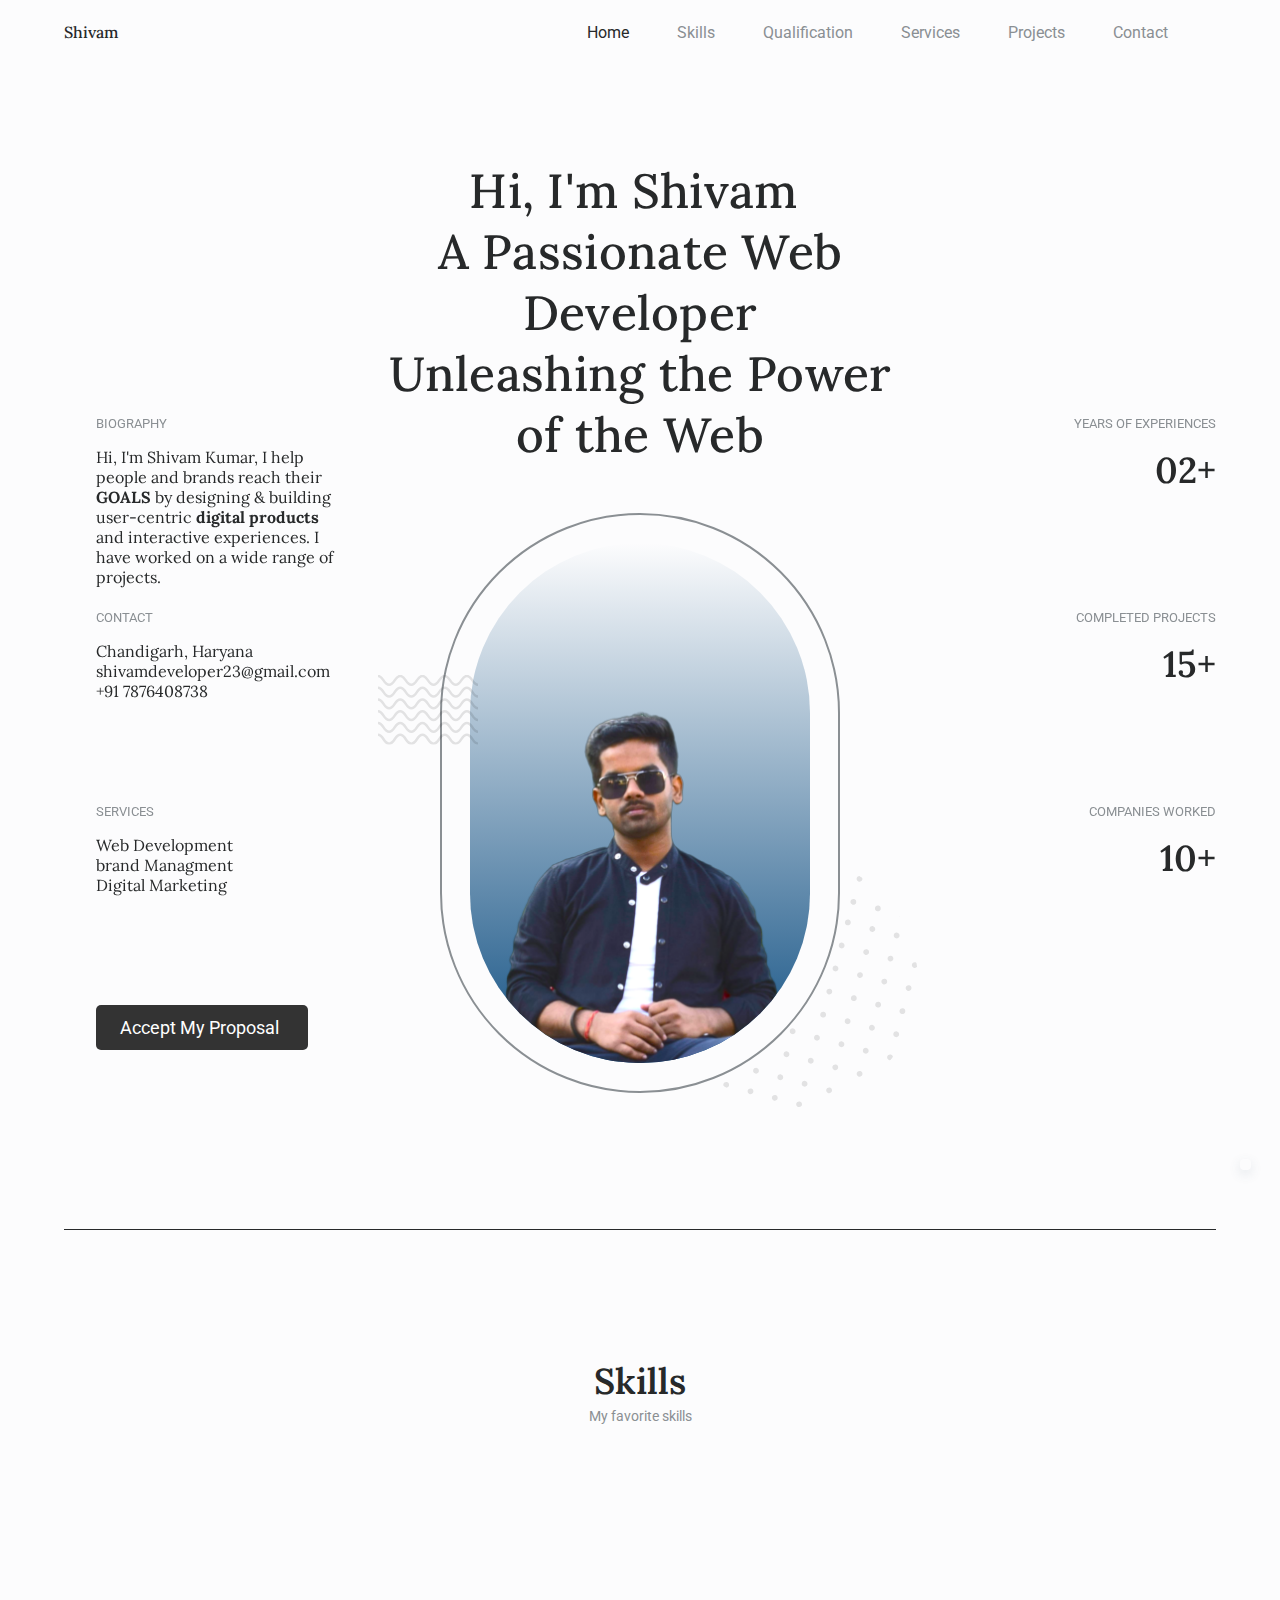
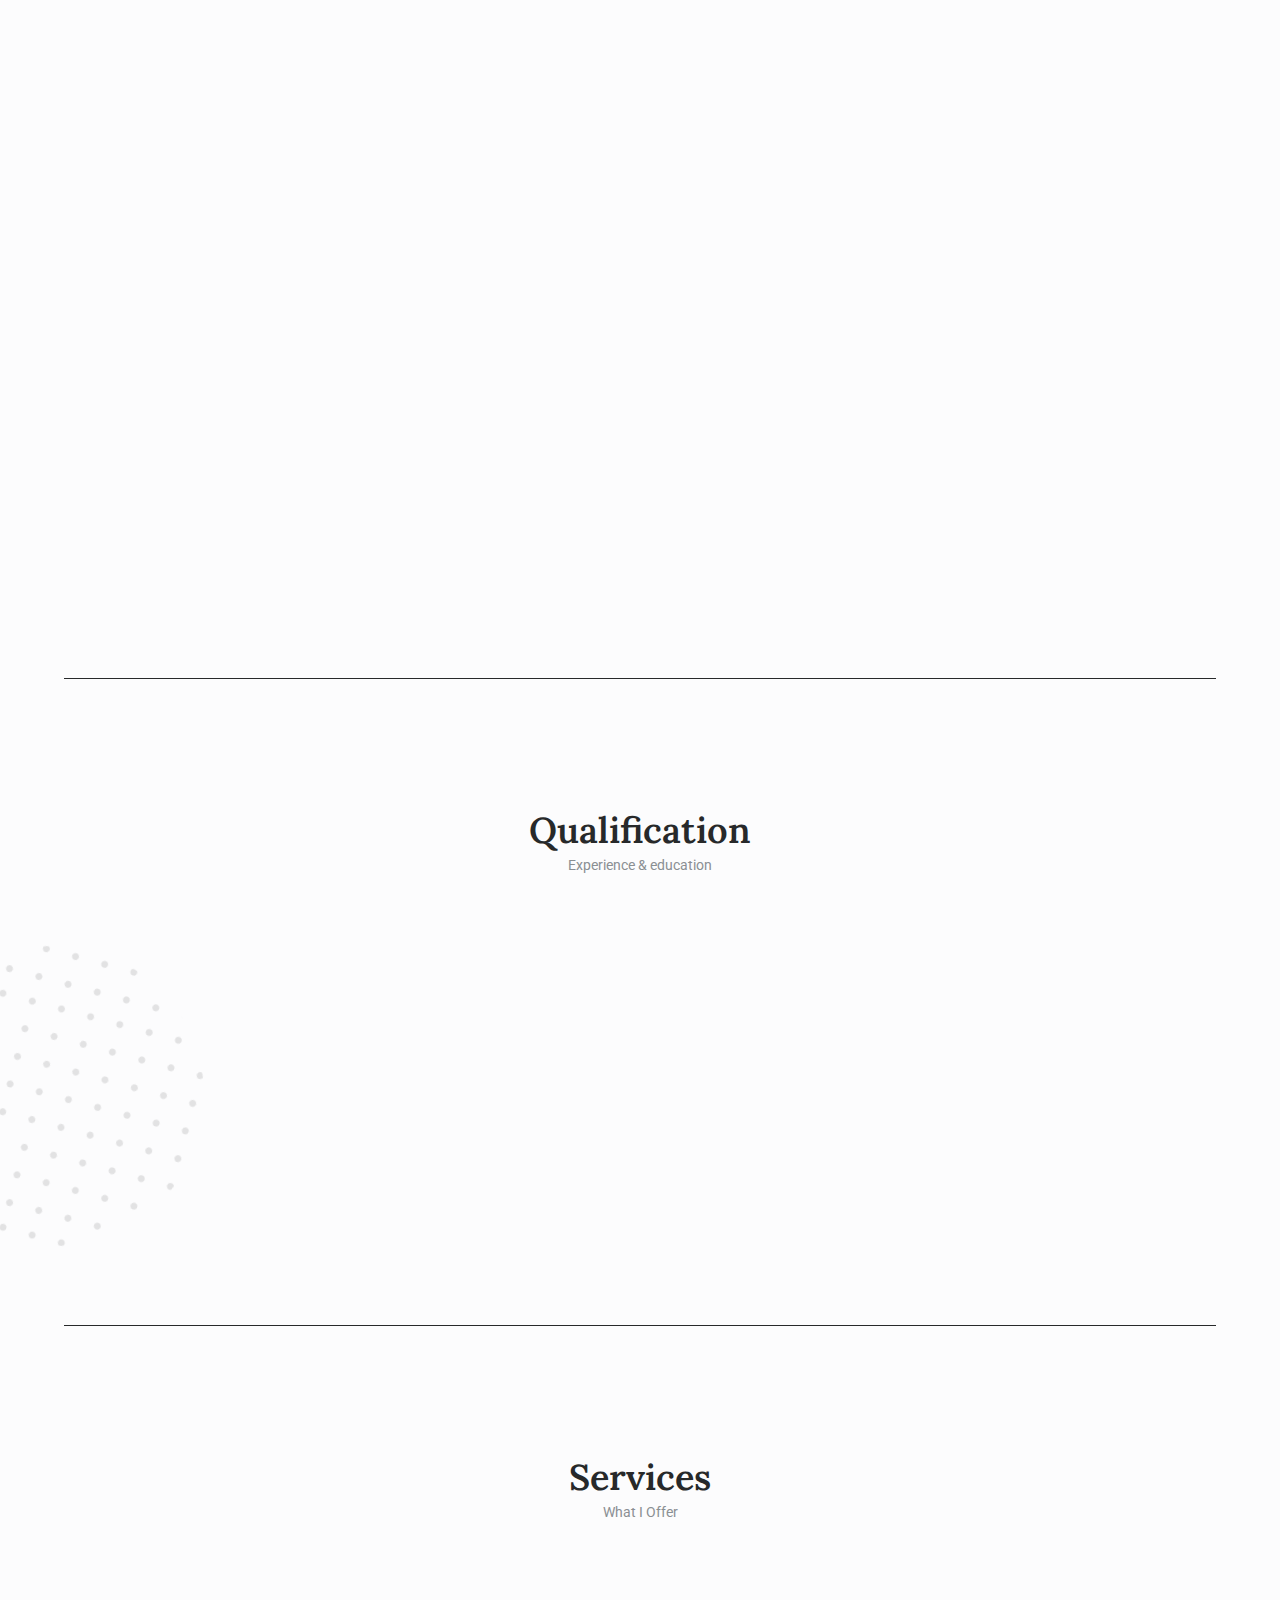
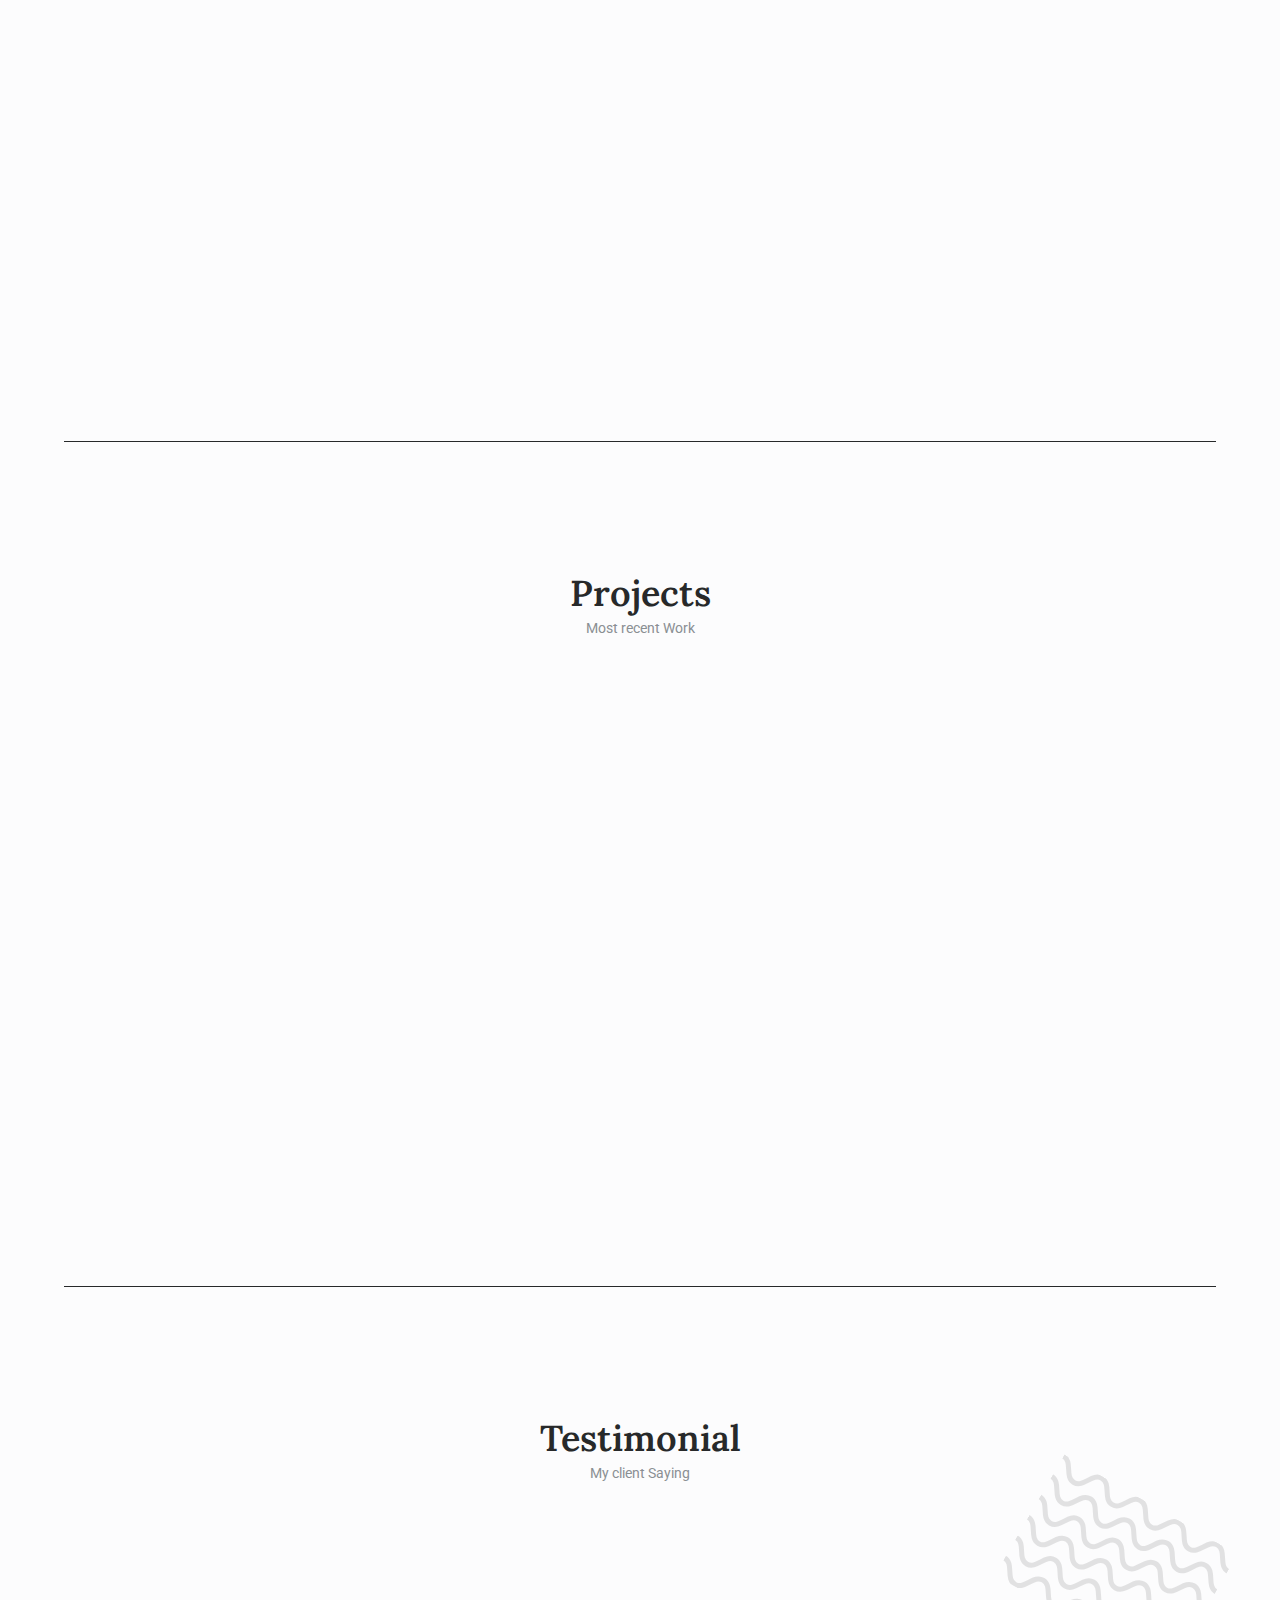
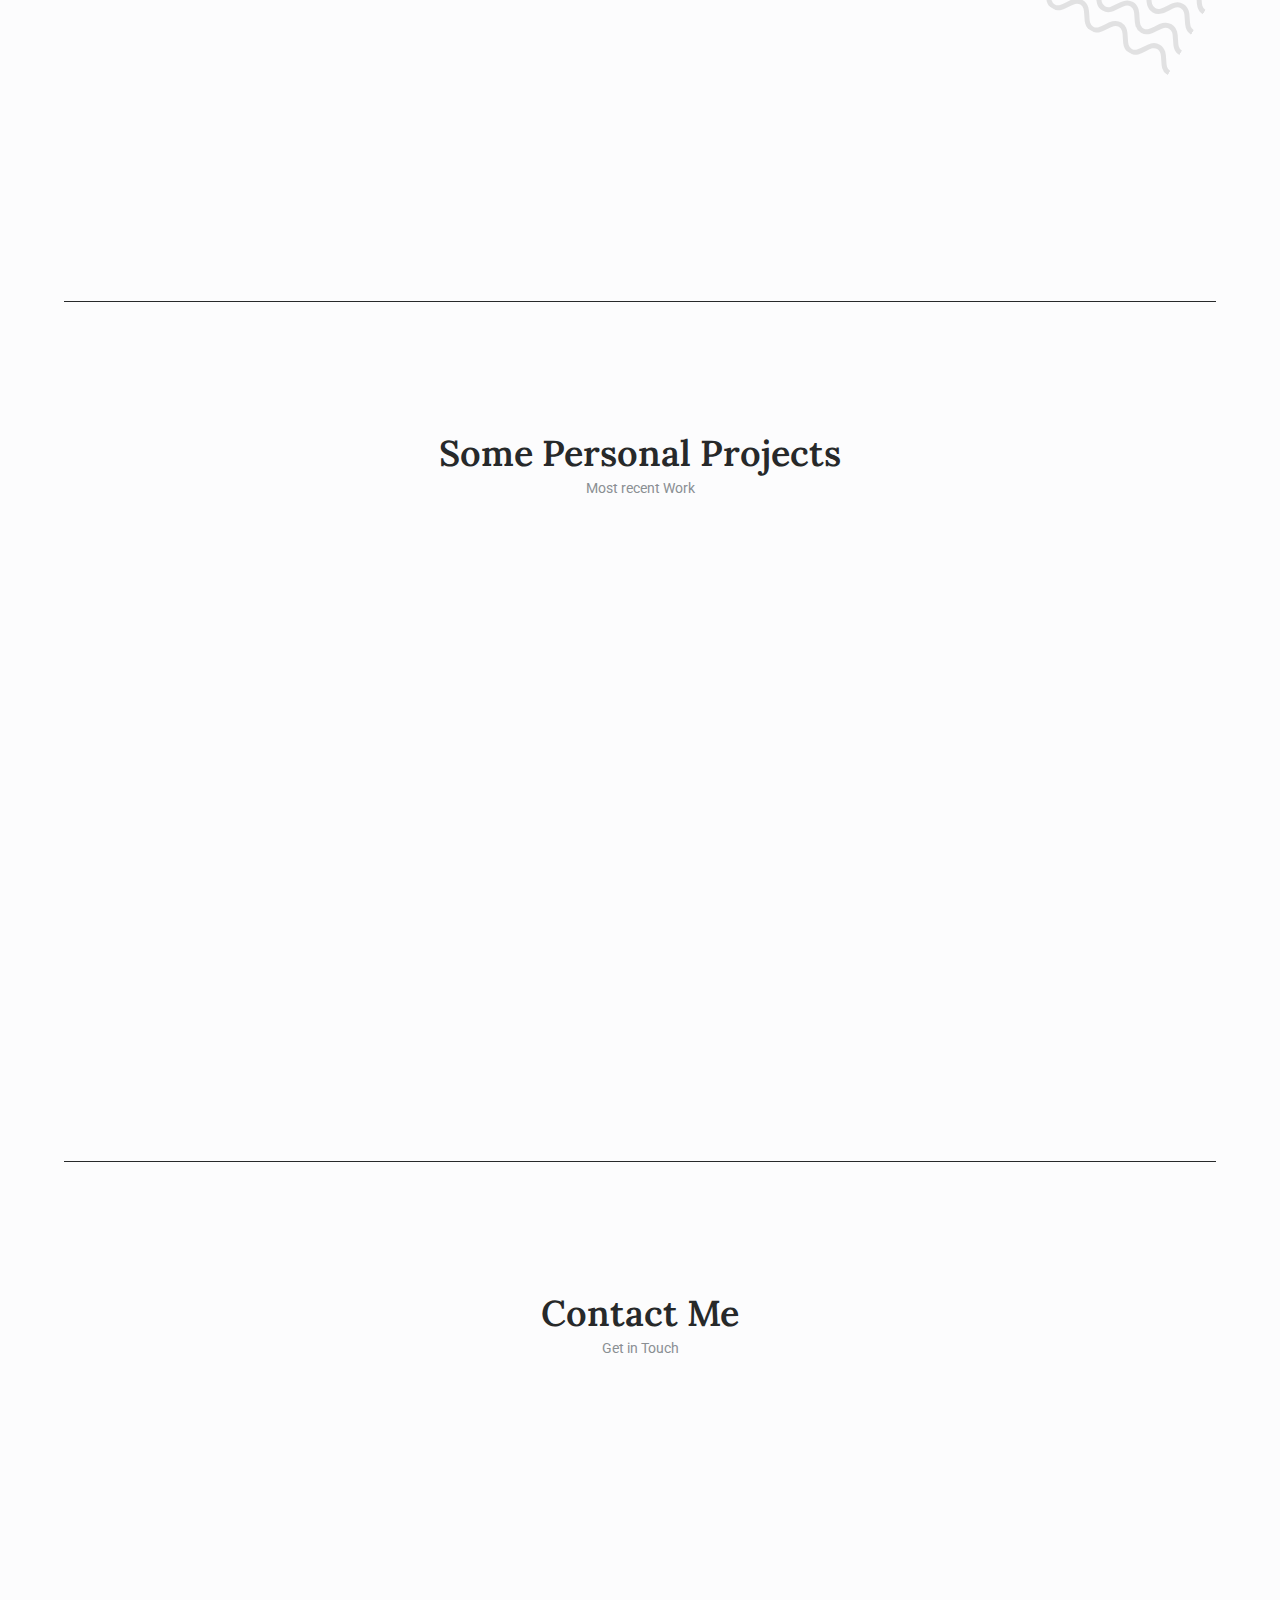
==== commit ecfab390: "added some tags" ====
--- a/index.html
+++ b/index.html
@@ -6,9 +6,10 @@
         content="Shivam Kumar is a passionate web developer, unleashing the power of the web. Explore his skills and projects. Hire him for your next web development project.">
     <meta name="keywords" content="shivam, shivam kumar, shivam developer, shivam kumar web developer, shivam kumar chandigarh, shivam kumar
             india, shivam kumar himachal pradesh, web developer, front-end developer, back-end developer, full-stack developer, web
-            development, HTML, CSS, JavaScript, React, Node.js, portfolio, website design, responsive design, shivam kumar coder,
+            development, HTML, CSS, JavaScript, React, Node.js, portfolio, website design, responsive design, shivam kumar coder,Freelance web designer india, freelance web developer india, web designer in india, web developer in india, web designing india, web development india, website design and development, freelance web designer in delhi, freelance web developer in delhi, freelance website designer in delhi, graphic designer in India, web design services in India,
             shivam kumar programmer, shivam kumar software engineer, shivam kumar developer, shivam kumar coding, shivam kumar tech
-            enthusiast, shivam kumar problem solver, shivam kumar technology, shivam kumar innovation, shivam kumar project manager,
+            enthusiast,Freelance web designer India, freelance web developer India, web designer in India, web developer in India, web designing India, web development India, website design and development, freelance web designer in Delhi, freelance web developer in Delhi, freelance website designer in Delhi, graphic designer in India,
+India web design, India web development services, freelance web designer Delhi NCR, freelance web developer Delhi NCR, graphic design services India, custom website development India, responsive web design India, e-commerce website development India, WordPress website development India, Magento website development India, PHP web development India, Joomla website development India, Drupal website development India, Shopify website development India, mobile app development India, UI/UX design services India, digital marketing services India, SEO services India, social media marketing India, content writing services India, website maintenance services India, website redesign services India, landing page design India, logo design India, branding services India, corporate identity design India, illustration services India, animation services India, video production services India, search engine optimization India, pay-per-click advertising India, online reputation management India, email marketing services India, conversion rate optimization India, website security services India, cloud hosting services India, domain registration services India, website migration services India, website speed optimization India, front-end development India, back-end development India, full-stack development India, CMS development India, UI/UX design India, UI/UX testing services India, website usability testing India, mobile app design India, mobile app testing services India, mobile app maintenance services India, IT consulting services India,shivam kumar problem solver, shivam kumar technology, shivam kumar innovation, shivam kumar project manager,
             shivam kumar software architect, shivam kumar web designer, shivam kumar UI/UX designer, shivam kumar digital marketer,
             shivam kumar online presence, shivam kumar SEO specialist, shivam kumar software developer, shivam kumar computer
             scientist, shivam kumar tech expert, shivam kumar software expert, shivam kumar coding enthusiast, shivam kumar GitHub
@@ -590,12 +591,12 @@
                         </div>
                         <!-- ==================== PROJECTS 3====================-->
                         <div class="projects__content swiper-slide">
-                            <img src="assets/img/rizrs.png" alt="project image" class="projects__img">
+                            <img src="assets/img/ps.png" alt="project image" class="projects__img">
                             <div>
                                 <span class="projects__subtitle">web</span>
-                                <h1 class="projects__title">RIZRS</h1>
-
-                                <a href="https://rizrs.com/" class="projects__button" target="_blank">
+                                <h1 class="projects__title">Power Solutions</h1>
+
+                                <a href="https://upspowerssolution.com/" class="projects__button" target="_blank">
                                     view demo <i class="ri-arrow-right-line"></i>
                                 </a>
                             </div>
@@ -603,16 +604,39 @@
 
                         <!--==================== PROJECTS ====================-->
                         <div class="projects__content swiper-slide">
-                            <img src="assets/img/riken.png" alt="project image" class="projects__img">
+                            <img src="assets/img/ks.png" alt="project image" class="projects__img">
                             <div>
                                 <span class="projects__subtitle">web</span>
-                                <h1 class="projects__title">RIKENCARE LIFESCIENCES</h1>
-
-                                <a href="https://www.rikencare.com/" class="projects__button" target="_blank">
+                                <h1 class="projects__title">Insurance Advisor</h1>
+
+                                <a href="https://allinsuranceconsultant.com/" class="projects__button" target="_blank">
                                     view demo <i class="ri-arrow-right-line"></i>
                                 </a>
                             </div>
                         </div>
+                        <div class="projects__content swiper-slide">
+                            <img src="assets/img/fix.png" alt="project image" class="projects__img">
+                            <div>
+                                <span class="projects__subtitle">web</span>
+                                <h1 class="projects__title">Fix It Up</h1>
+
+                                <a href="https://www.fixitupkit.com/" class="projects__button" target="_blank">
+                                    view demo <i class="ri-arrow-right-line"></i>
+                                </a>
+                            </div>
+                        </div>
+                        <div class="projects__content swiper-slide">
+                            <img src="assets/img/sunil.png" alt="project image" class="projects__img">
+                            <div>
+                                <span class="projects__subtitle">web</span>
+                                <h1 class="projects__title">Insurance Advisor</h1>
+
+                                <a href="https://sunilthakur.in/" class="projects__button" target="_blank">
+                                    view demo <i class="ri-arrow-right-line"></i>
+                                </a>
+                            </div>
+                        </div>
+
 
                     </div>
                     <!-- swiper aarows -->
@@ -702,18 +726,20 @@
                     <div class="swiper-wrapper">
                         <!--==================== PROJECTS 1====================-->
                         <div class="projects__content swiper-slide">
-                            <img src="assets/img/object.webp" alt="project image" class="projects__img">
-                            <div>
-                                <span class="projects__subtitle">Object Detection Program
+                            <img src="assets/img/chatApp.png" alt="project image" class="projects__img">
+                            <div>
+                                <span class="projects__subtitle">Chatty
 
                                 </span>
-                                <h1 class="projects__title">Machine Learning</h1>
-
-                                <a href="object.html" class="projects__button" target="_blank">
+                                <h1 class="projects__title">Chat App</h1>
+
+                                <a href="https://github.com/shivamk23/Chat-app" class="projects__button"
+                                    target="_blank">
                                     read more <i class="ri-arrow-right-line"></i>
                                 </a>
                             </div>
                         </div>
+
 
                         <!--==================== PROJECTS 2====================-->
                         <div class="projects__content swiper-slide">
@@ -730,18 +756,7 @@
 
 
 
-                        <!--==================== PROJECTS 3 ====================-->
-                        <div class="projects__content swiper-slide">
-                            <img src="assets/img/gamify.png" alt="project image" class="projects__img">
-                            <div>
-                                <span class="projects__subtitle">A Multi-functional Gaming Website </span>
-                                <h1 class="projects__title">Website </h1>
-
-                                <a href="gamify.html" class="projects__button" target="_blank">
-                                    read more <i class="ri-arrow-right-line"></i>
-                                </a>
-                            </div>
-                        </div>
+
 
 
                     </div>
